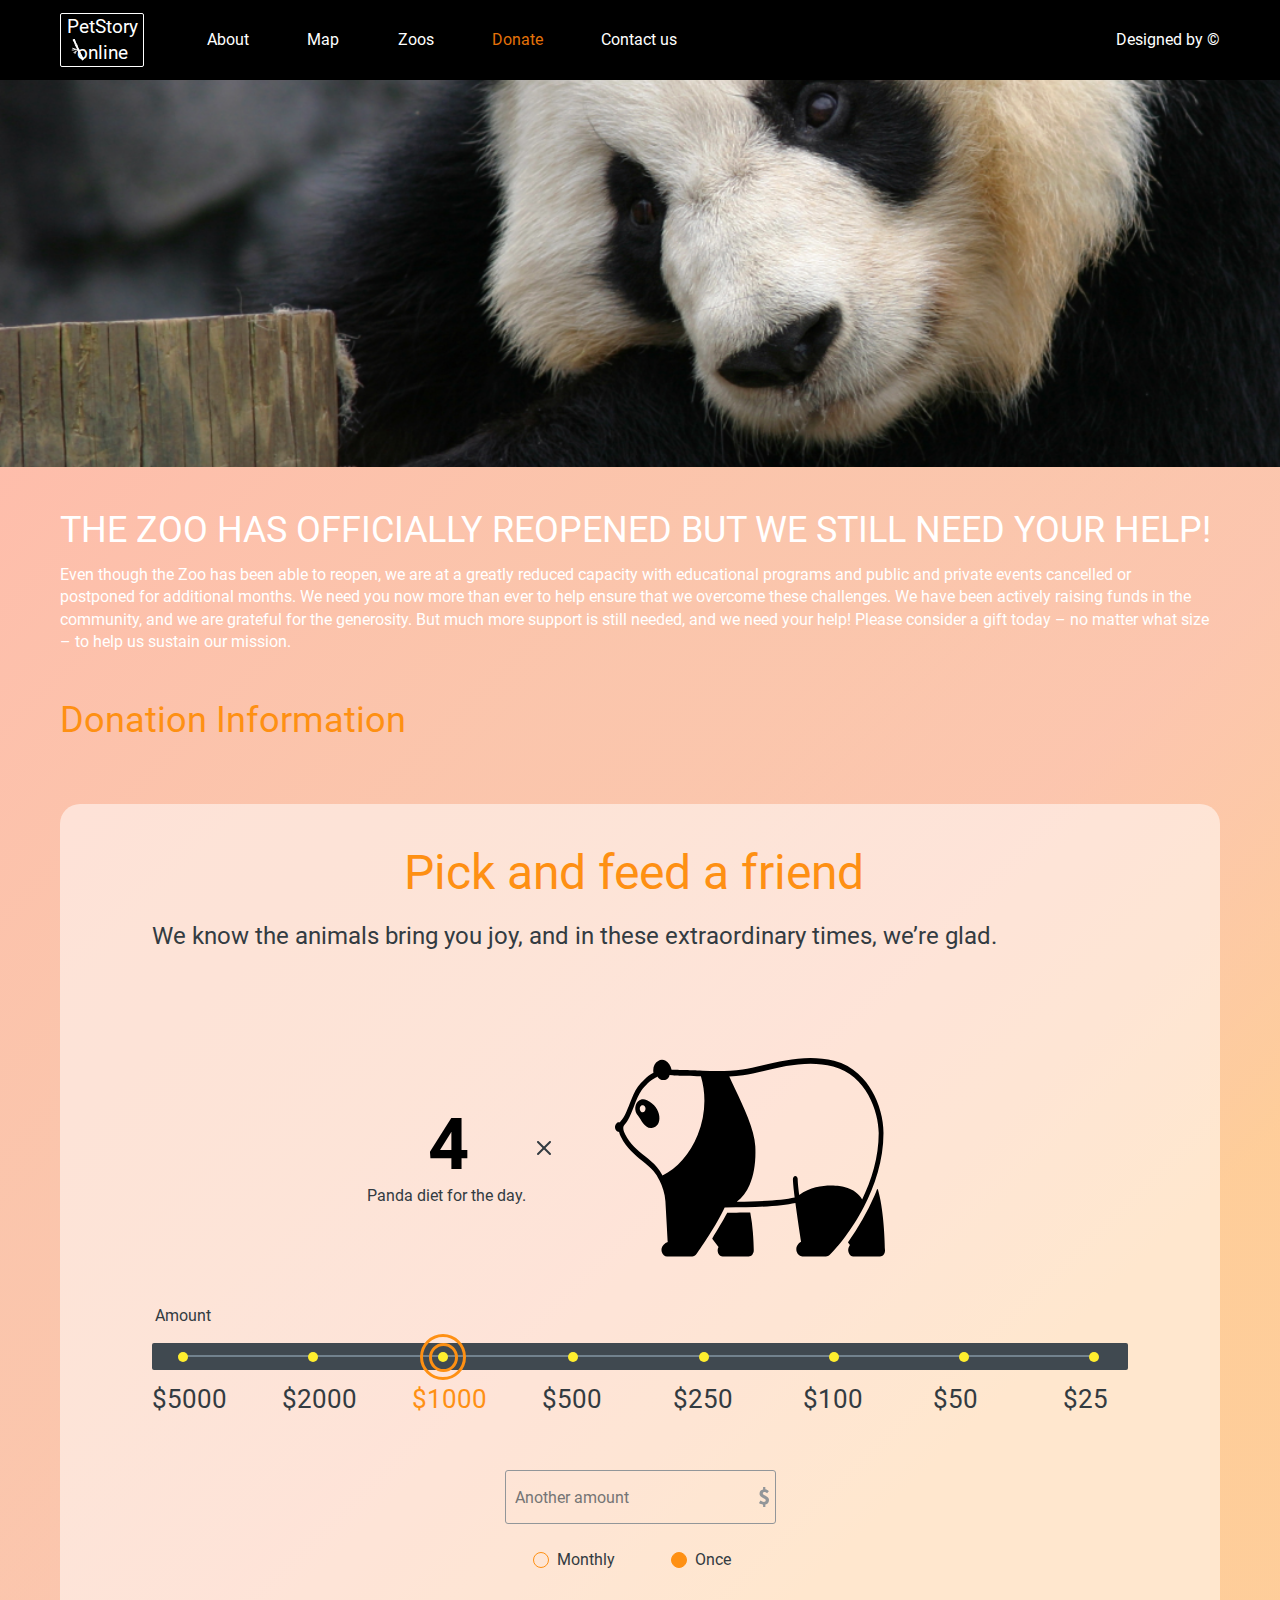
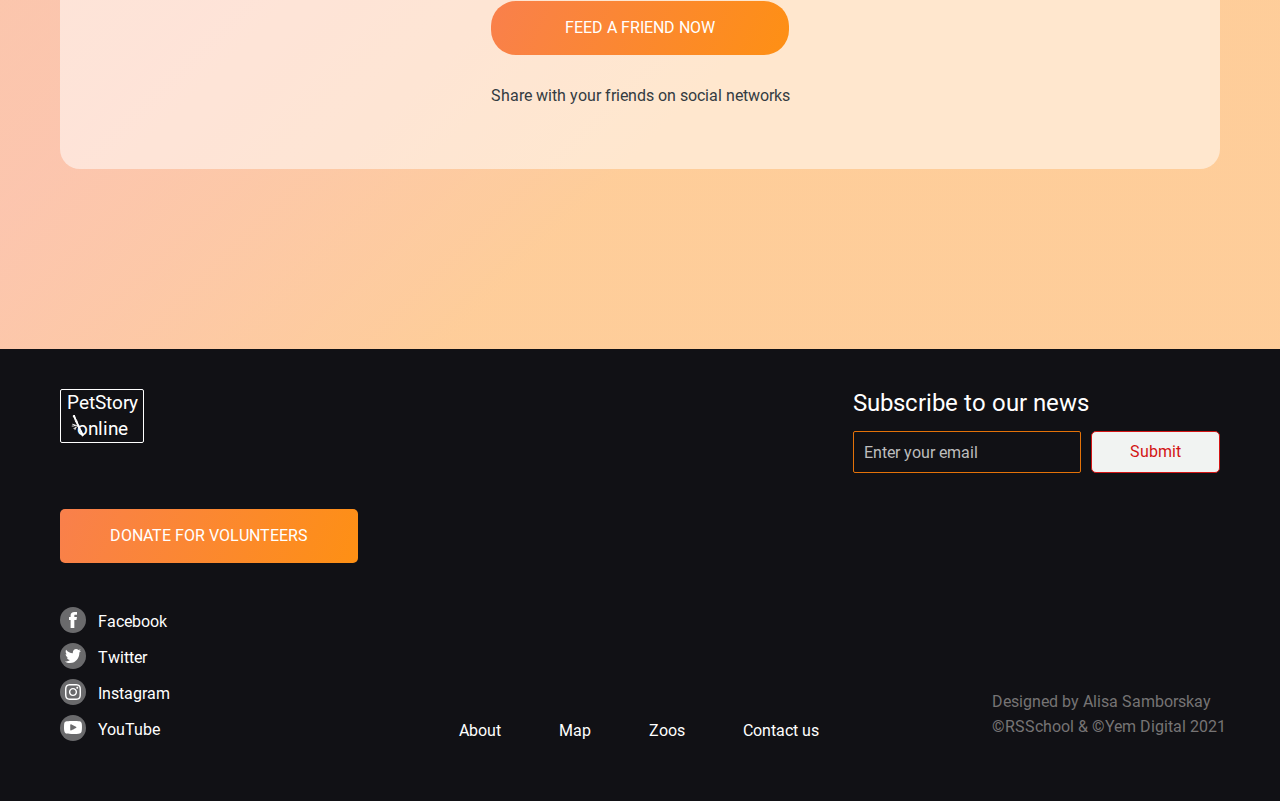
==== online-zoo/pages/donate/index.html @ 67e4c5c0 "feat: complete donate sec-2" ====
<!DOCTYPE html>
 
<html lang="en">
<head>
  <meta charset="utf-8">
  <title>Donate</title> 
  <link rel="stylesheet" href="normalize.css">
  <link rel="stylesheet" href="style.css">
</head>
 
<body>
	<header class="header">
		<div class="header__container">
			<h1 class="header__h1">PetStory online</h1>
			<div class="header__logo">
				<a class='logo' href="../main/index.html">PetStory<br><div class="logo__positioner"><img class="logo__positioned" src="../../assets/icons/logo/bamboo.svg">online</div></a>
			</div>
			<div class="header__wrapper">
				<div class="header__burger-menu">
					<div class="header__logo--burger">
						<a class='logo' href="../main/index.html">PetStory<br><div class="logo__positioner"><img class="logo__positioned" src="../../assets/icons/logo/bamboo.svg">online</div></a>
					</div>
					<nav class="header__nav nav">
						<ul class="nav__list">
							<li class="nav__elem"><a class="nav__link"  href="../main/index.html">About</a></li>
							<li class="nav__elem"><a class="nav__link" href="#">Map</a></li>
							<li class="nav__elem"><a class="nav__link" href="#">Zoos</a></li>
							<li class="nav__elem"><a class="nav__link nav__link--active">Donate</a></li>
							<li class="nav__elem"><a class="nav__link" href="#">Contact us</a></li>
						</ul>
					</nav>
				</div>
				<div class="header__copyright">
					<a class="header__copyright-link" href="https://www.figma.com/file/jfEFwkXVj1WRq7sUHDr8os/PetStory-online">Designed by &#169;</a>
				</div>
			</div>
		</div>
	</header>
	<section class="donate-section-1">
	</section>
	<section class="donate-section-2">
		<div class="donate-section-2__container">
			<div class="donate-pickNfeed">
				<h2 class="donate-pickNfeed__h-1">THE ZOO HAS OFFICIALLY REOPENED BUT WE STILL NEED YOUR HELP!</h2>
				<p class="donate-pickNfeed__p-1">Even though the Zoo has been able to reopen, we are at a greatly reduced capacity with educational programs and public and private events cancelled or <br> postponed for additional months. We need you now more than ever to help ensure that we overcome these challenges. We have been actively raising funds in the community, and we are grateful for the generosity.  But much more support is still needed, and we need your help! Please consider a gift today – no matter what size – to help us sustain our mission.</p>
			</div>
			<h2 class="donate-pickNfeed__h-2">Donation Information</h2>
			<div class="donate-pickNfeed__donation-block donation-block">
				<div class="donation-block__container">
					<h2 class="donation-block__h-1">Pick and feed a friend </h2>
					<p class="donation-block__p-1">We know the animals bring you joy, and in these extraordinary times, we’re glad.</p>
					<div class="donation-block__demo">
						<div class="donation-block__demo-block1">
							<div class="donation-block__demo-number">4</div>
							<img class="donation-block__demo-X" src="../../assets/icons/animals/x_icon.svg">
							<div class="donation-block__demo-caption">Panda diet for the day.</div>
						</div>
						<div class="donation-block__demo-block2 donation-block__demo-block2--panda"></div>
					</div>
					<div class="donation-block__p-2">Amount</div>
					<form class="donation-block__form" action="" method="post">
						<div class="donation-block__form-amount-line">
							<div class="donation-block__form-amount-line-internal">

								<label class="donation-block__checkbox-label">
									<input class="donation-block__checkbox" type="radio" name="amount" value="5000">
									<span class="donation-block__checkmark"></span><br>
									<span class="donation-block__label-text">$5000</span>
								</label>
								
								<label class="donation-block__checkbox-label">
									<input class="donation-block__checkbox" type="radio" name="amount" value="2000">
									<span class="donation-block__checkmark"></span><br>
									<span class="donation-block__label-text">$2000</span>
								</label>
								
								<label class="donation-block__checkbox-label">
									<input class="donation-block__checkbox" checked="checked" type="radio" name="amount" value="1000">
									<span class="donation-block__checkmark"></span><br>
									<span class="donation-block__label-text">$1000</span>
								</label>
								
								<label class="donation-block__checkbox-label">
									<input class="donation-block__checkbox" type="radio" name="amount" value="500">
									<span class="donation-block__checkmark"></span><br>
									<span class="donation-block__label-text">$500</span>
								</label>
								
								<label class="donation-block__checkbox-label">
									<input class="donation-block__checkbox" type="radio" name="amount" value="250">
									<span class="donation-block__checkmark"></span><br>
									<span class="donation-block__label-text">$250</span>
								</label>
								
								<label class="donation-block__checkbox-label">
									<input class="donation-block__checkbox" type="radio" name="amount" value="100">
									<span class="donation-block__checkmark"></span><br>
									<span class="donation-block__label-text">$100</span>
								</label>
								
								<label class="donation-block__checkbox-label">
									<input class="donation-block__checkbox" type="radio" name="amount" value="50">
									<span class="donation-block__checkmark"></span><br>
									<span class="donation-block__label-text">$50</span>
								</label>

								<label class="donation-block__checkbox-label">
									<input class="donation-block__checkbox" type="radio" name="amount" value="25">
									<span class="donation-block__checkmark"></span><br>
									<span class="donation-block__label-text">$25</span>
								</label>								
							</div>

						</div>
							
						</div>
						<input class="donation-block__number" placeholder="Another amount" type="number" min="0" max="9999">
						
						<fieldset class="donation-block__radios">
							<label class="donation-block__monthly-label">
								<input class="donation-block__monthly-input" type="radio" name="monthly-or-one" value="monthly">
								<span class="donation-block__monthly-checkmark"></span>
								Monthly
							</label>
							<label class="donation-block__once-label">
								<input class="donation-block__once-input" checked="checked" type="radio" name="monthly-or-one" name="times" value="once">
								<span class="donation-block__once-checkmark"></span>
								Once
							</label>
						</fieldset>
						<button class="donation-block__submit round-btn" type="submit">Feed a friend now</button>
					</form>
					<p class="donation-block__p-3">Share with your friends on social networks </p>
				</div>
			</div>
		</div>
	</section>

	<footer class="footer">
		<div class="footer__container">
			<div class="footer__logo">
				<a class='logo' href="../main/index.html">PetStory<br><div class="logo__positioner"><img class="logo__positioned" src="../../assets/icons/logo/bamboo.svg">online</div></a>
			</div>
			<a class="footer__btn sqr-btn" href="../donate/index.html">donate for volunteers</a>
			<div class="footer__socials">
				<a class="footer__socials-item" href="https://www.facebook.com"><svg width="26" height="26" viewBox="0 0 26 26" fill="none" xmlns="http://www.w3.org/2000/svg">
<circle cx="13" cy="13" r="13" fill="#C4C4C4" fill-opacity="0.5"/>
<path fill-rule="evenodd" clip-rule="evenodd" d="M17 7.75008H15.4C14.2983 7.75008 14.3334 8.14316 14.3334 8.8619V9.99991H17L16.4666 13H14.3334V21H10.6V13H9V9.99991H10.6V8.58692C10.6 6.33782 11.7974 5 14.6268 5H17V7.75008Z" fill="white"/>
</svg><span>Facebook</span></a>
				<a class="footer__socials-item" href="https://twitter.com"><svg width="26" height="26" viewBox="0 0 26 26" fill="none" xmlns="http://www.w3.org/2000/svg">
<circle cx="13" cy="13" r="13" fill="#C4C4C4" fill-opacity="0.5"/>
<path fill-rule="evenodd" clip-rule="evenodd" d="M21 7.65713C20.4114 7.93821 19.7787 8.12837 19.1147 8.21377C19.7923 7.77623 20.313 7.08372 20.5579 6.25827C19.9237 6.6633 19.2211 6.95752 18.4734 7.11604C17.8747 6.42906 17.0216 6 16.0774 6C14.2646 6 12.7949 7.58227 12.7949 9.53414C12.7949 9.81108 12.8238 10.0809 12.8798 10.3397C10.1517 10.1923 7.73296 8.7851 6.11392 6.6467C5.83136 7.16877 5.66944 7.77589 5.66944 8.42363C5.66944 9.64979 6.24896 10.7316 7.12976 11.3655C6.59168 11.347 6.08544 11.1882 5.64304 10.9235C5.64272 10.938 5.64272 10.9529 5.64272 10.9677C5.64272 12.6802 6.77424 14.1086 8.27584 14.4334C8.00048 14.5142 7.7104 14.5576 7.41104 14.5576C7.19952 14.5576 6.99392 14.5353 6.79344 14.4939C7.2112 15.898 8.42336 16.92 9.85984 16.9485C8.73648 17.8964 7.32096 18.4615 5.78304 18.4615C5.51808 18.4615 5.2568 18.4447 5 18.412C6.45264 19.4148 8.17824 20 10.0318 20C16.0698 20 19.3715 14.6144 19.3715 9.94401C19.3715 9.79068 19.3683 9.63821 19.3621 9.4866C20.0035 8.98839 20.56 8.36589 21 7.65713" fill="white"/>
</svg><span>Twitter</span></a>
				<a class="footer__socials-item" href="https://www.instagram.com"><svg width="26" height="26" viewBox="0 0 26 26" fill="none" xmlns="http://www.w3.org/2000/svg">
<circle cx="13" cy="13" r="13" fill="#C4C4C4" fill-opacity="0.5"/>
<path fill-rule="evenodd" clip-rule="evenodd" d="M9.70172 5.04829C8.8501 5.087 8.26863 5.22215 7.75974 5.42002C7.23357 5.62431 6.78768 5.89803 6.34294 6.34276C5.89791 6.78749 5.62447 7.23351 5.42017 7.75967C5.2223 8.26869 5.08701 8.85014 5.04829 9.7016C5.00929 10.5549 5 10.8272 5 13C5 15.1728 5.00929 15.4449 5.04829 16.2984C5.08701 17.1499 5.2223 17.7313 5.42017 18.24C5.62447 18.7662 5.89791 19.2125 6.34294 19.6571C6.78768 20.102 7.23357 20.3754 7.75974 20.58C8.26863 20.7779 8.8501 20.913 9.70172 20.9517C10.5551 20.9907 10.8274 21 13.0001 21C15.1729 21 15.4452 20.9907 16.2986 20.9517C17.15 20.913 17.7315 20.7779 18.2407 20.58C18.7664 20.3754 19.2127 20.102 19.6575 19.6571C20.1022 19.2125 20.3755 18.7662 20.5801 18.24C20.7778 17.7313 20.9133 17.1499 20.952 16.2984C20.991 15.4449 21 15.1728 21 13C21 10.8272 20.991 10.5549 20.952 9.7016C20.9133 8.85014 20.7778 8.26869 20.5801 7.75967C20.3755 7.23351 20.1022 6.78749 19.6575 6.34276C19.2127 5.89803 18.7664 5.62431 18.2407 5.42002C17.7315 5.22215 17.15 5.087 16.2986 5.04829C15.4452 5.00943 15.1729 5 13.0001 5C10.8274 5 10.5551 5.00943 9.70172 5.04829ZM9.76747 19.5116C8.98742 19.4761 8.56382 19.3461 8.28209 19.2364C7.9085 19.091 7.6422 18.9177 7.36218 18.6378C7.08216 18.358 6.90886 18.0915 6.76357 17.7181C6.65399 17.4362 6.52384 17.0126 6.48812 16.2326C6.44969 15.389 6.44141 15.1359 6.44141 12.9999C6.44141 10.8637 6.44969 10.6108 6.48812 9.76709C6.52384 8.9872 6.65399 8.56362 6.76357 8.28175C6.90886 7.90831 7.08216 7.64173 7.36218 7.36186C7.6422 7.08199 7.9085 6.90841 8.28209 6.76355C8.56382 6.65398 8.98742 6.52369 9.76747 6.48797C10.611 6.44954 10.8641 6.4414 13.0001 6.4414C15.1361 6.4414 15.3891 6.44954 16.233 6.48797C17.0128 6.52369 17.4364 6.65398 17.7184 6.76355C18.0918 6.90841 18.3583 7.08199 18.6382 7.36186C18.9182 7.64173 19.0913 7.90831 19.2366 8.28175C19.3462 8.56362 19.4765 8.9872 19.5122 9.76709C19.5507 10.6108 19.5585 10.8637 19.5585 12.9999C19.5585 15.1359 19.5507 15.389 19.5122 16.2326C19.4765 17.0126 19.3462 17.4362 19.2366 17.7181C19.0913 18.0915 18.9182 18.358 18.6382 18.6378C18.3583 18.9177 18.0918 19.091 17.7184 19.2364C17.4364 19.3461 17.0128 19.4761 16.233 19.5116C15.3894 19.5503 15.1364 19.5583 13.0001 19.5583C10.8641 19.5583 10.611 19.5503 9.76747 19.5116ZM16.3105 8.72943C16.3105 9.25945 16.7403 9.68947 17.2706 9.68947C17.8008 9.68947 18.2305 9.25945 18.2305 8.72943C18.2305 8.19913 17.8008 7.76954 17.2706 7.76954C16.7403 7.76954 16.3105 8.19913 16.3105 8.72943ZM8.8916 13.0002C8.8916 15.2691 10.731 17.1082 12.9999 17.1082C15.2689 17.1082 17.108 15.2691 17.108 13.0002C17.108 10.7312 15.2689 8.89203 12.9999 8.89203C10.731 8.89203 8.8916 10.7312 8.8916 13.0002ZM10.334 13.0001C10.334 11.5273 11.5278 10.3334 13.0006 10.3334C14.4734 10.3334 15.6673 11.5273 15.6673 13.0001C15.6673 14.473 14.4734 15.6668 13.0006 15.6668C11.5278 15.6668 10.334 14.473 10.334 13.0001Z" fill="white"/>
</svg><span>Instagram</span></a>
				<a class="footer__socials-item" href="https://www.youtube.com "><svg width="26" height="26" viewBox="0 0 26 26" fill="none" xmlns="http://www.w3.org/2000/svg">
<circle cx="13" cy="13" r="13" fill="#C4C4C4" fill-opacity="0.5"/>
<path fill-rule="evenodd" clip-rule="evenodd" d="M16.0062 11.7728L11.4938 9.51719C11.4938 9.51719 10.2404 8.94726 10.2404 10.0186V15.031C10.2404 15.031 10.2636 15.7955 11.4938 15.2815C12.3498 14.9237 16.0062 13.0258 16.0062 13.0258C16.0062 13.0258 16.9391 12.4282 16.0062 11.7728ZM21.5213 16.7852C20.9624 18.3749 19.7669 18.5797 18.7637 18.7901C17.2852 19.1002 7.77237 19.0612 6.22922 18.5394C5.26706 18.2141 4.67503 18.0741 4.22386 15.7827C3.93499 14.3165 3.91592 10.003 4.22386 8.51494C4.52204 7.07408 5.27096 6.39753 6.73067 6.25928C10.6515 5.88785 17.205 5.94029 19.265 6.25928C21.1748 6.55486 21.5739 7.69385 21.772 8.76545C22.0927 10.5004 22.1304 15.0524 21.5213 16.7852Z" fill="white"/>
</svg><span>YouTube</span></a>
			</div>
			<nav class="footer__nav">
				<ul class="footer__nav-list">
					<li class="footer__nav-elem"><a class="footer__nav-link" href="../main/index.html">About</a></li>
					<li class="footer__nav-elem"><a class="footer__nav-link" href="#">Map</a></li>
					<li class="footer__nav-elem"><a class="footer__nav-link" href="#">Zoos</a></li>
					<li class="footer__nav-elem"><a class="footer__nav-link" href="#">Contact us</a></li>
				</ul>
			</nav>
			<a class="footer__link" href="https://www.figma.com/file/jfEFwkXVj1WRq7sUHDr8os/PetStory-online">
				<div class="footer__link-line1">Designed by Alisa Samborskay</div>
				<div class="footer__link-lline2">&#169;RSSchool & &#169;Yem Digital 2021</div>
				</a>
			<form class="footer__subscription" action="" method="post">
				<div class="footer__subscription-text">Subscribe to our news</div>
				<input class="footer__subscription-email" placeholder="Enter your email" type="email" size="30" required>
				<button class="footer__subscription-submit" type="submit">Submit</button>
			</form>
		</div>
	</footer>

  <script src="script.js"></script>
</body>
</html>
---- online-zoo/pages/donate/style.css ----
@font-face {
  font-family: "Roboto";
  font-style: normal;
  font-weight: 700;
  src: local("Roboto"), url("../../assets/fonts/Roboto-Bold.ttf") format("truetype");
}
@font-face {
  font-family: "Roboto";
  font-style: normal;
  font-weight: 400;
  src: local("Roboto"), url("../../assets/fonts/Roboto-Regular.ttf") format("truetype");
}
body {
  font-family: "Roboto", "Arial", sans-serif;
  font-weight: 400;
  font-size: 16px;
  line-height: 140%;
}

img {
  display: block;
  width: 100%;
  height: auto;
}

.header__h1 {
  position: absolute;
  width: 1px;
  height: 1px;
  margin: -1px;
  padding: 0;
  overflow: hidden;
  border: 0;
  clip: rect(0 0 0 0);
}

.header {
  position: absolute;
  z-index: 1;
  display: flex;
  flex-direction: column;
  justify-content: center;
  height: 80px;
  width: 100%;
  background: #000;
}
.header__logo--burger {
  display: none;
}
.header__burger-menu {
  display: flex;
  flex-direction: row;
}
.header__container {
  display: flex;
  flex-direction: row;
  width: 1160px;
  margin-left: auto;
  margin-right: auto;
}
.header__wrapper {
  flex-grow: 1;
  display: flex;
  flex-direction: row;
  justify-content: space-between;
}
.header__logo {
  margin-right: 63px;
}
.header__nav {
  width: 470px;
}
.header__copyright {
  align-self: center;
}
.header__copyright-link {
  color: white;
  text-decoration: none;
}
.header__copyright-link:hover {
  color: #E47209;
}

.logo {
  display: block;
  width: 82px;
  height: 52px;
  color: white;
  font-size: 19px;
  line-height: 140%;
  text-align: center;
  text-decoration: none;
  border: 1px solid white;
  border-radius: 2px;
}
.logo__positioner {
  position: relative;
}
.logo__positioned {
  height: 30px;
  width: auto;
  position: absolute;
  left: 10px;
  top: -2.5px;
  height: 23px;
}

.nav__list {
  padding-left: 0;
  list-style: none;
  display: flex;
  flex-direction: row;
  justify-content: space-between;
}
.nav__link {
  text-decoration: none;
  color: white;
}
.nav__link--active {
  color: #E47209;
}
.nav__link:hover {
  color: #E47209;
}

.donate-section-1 {
  padding-top: 80px;
  height: 387px;
  background-image: url("../../assets/images/donate/panda_bg.png");
  background-repeat: no-repeat;
  background-size: cover;
}

.donate-section-2 {
  background: linear-gradient(315.75deg, rgba(254, 210, 144, 0.7) 30.06%, #FEBDAB 100.95%, rgba(254, 210, 144, 0.7) 106.36%), linear-gradient(315.75deg, rgba(254, 189, 171, 0.74) 30.06%, rgba(243, 169, 248, 0.66) 50.74%, #E0D8F0 80.49%, #EAF7FE 127.9%, #EAF7FE 149.54%), linear-gradient(315.75deg, rgba(254, 189, 171, 0.74) 30.06%, rgba(243, 169, 248, 0.66) 50.74%, #E0D8F0 80.49%, #EAF7FE 127.9%, #EAF7FE 149.54%);
}
.donate-section-2__container {
  width: 1160px;
  margin-left: auto;
  margin-right: auto;
  padding-bottom: 180px;
}

.donate-pickNfeed {
  padding-top: 40px;
}
.donate-pickNfeed__h-1 {
  margin-top: 0;
  margin-bottom: 10px;
  font-size: 36px;
  line-height: 130%;
  font-weight: 400;
  color: white;
}
.donate-pickNfeed__p-1 {
  margin-top: 0;
  margin-bottom: 44px;
  color: white;
  font-size: 16px;
  line-height: 140%;
}
.donate-pickNfeed__h-2 {
  margin-top: 0;
  margin-bottom: 60px;
  font-weight: 400;
  font-size: 36px;
  line-height: 130%;
  color: #FE9013;
}
.donate-pickNfeed__form-amount-line {
  position: relative;
  height: 27px;
  background: #404950;
  background: white;
  border-radius: 2px;
}
.donate-pickNfeed__form-amount-line-internal {
  position: absolute;
  top: 12px;
  left: 26px;
  height: 2px;
  width: 93.75%;
  background: #72828E;
}

.donation-block {
  padding-top: 40px;
  padding-bottom: 61px;
  color: #333B41;
  background: rgba(255, 255, 255, 0.52);
  border-radius: 20px;
}
.donation-block__container {
  width: 976px;
  margin: 0 auto;
}
.donation-block__h-1 {
  margin-top: 0;
  margin-bottom: 20px;
  color: #FE9013;
  font-weight: 400;
  font-size: 48px;
  line-height: 120%;
  text-align: center;
}
.donation-block__p-1 {
  margin-top: 0;
  margin-bottom: 60px;
  font-size: 24px;
  line-height: 120%;
}
.donation-block__demo {
  margin-left: 215px;
  display: flex;
}
.donation-block__demo-block1 {
  position: relative;
  padding-top: 105px;
  width: 184px;
  height: 91px;
}
.donation-block__demo-number {
  display: block;
  width: 82px;
  height: 58px;
  margin-left: 40px;
  margin-bottom: 11px;
  font-size: 72px;
  font-weight: 700;
  line-height: 80%;
  text-align: center;
  text-transform: uppercase;
  color: black;
}
.donation-block__demo-X {
  position: absolute;
  right: 0;
  top: 130px;
  width: 14px;
  height: 14px;
}
.donation-block__demo-block2 {
  margin-left: 64px;
  width: 284px;
  height: 246px;
}
.donation-block__demo-block2--panda {
  background-image: url("../../assets/icons/animals/panda_widget1.svg");
  background-repeat: no-repeat;
}
.donation-block__p-2 {
  margin-top: 48px;
  margin-bottom: 16px;
  padding-left: 3px;
}
.donation-block__form-amount-line {
  position: relative;
  height: 27px;
  margin-bottom: 100px;
  background: #404950;
  border-radius: 2px;
}
.donation-block__form-amount-line-internal {
  display: flex;
  justify-content: space-between;
  position: absolute;
  top: 12px;
  left: 26px;
  height: 2px;
  width: 93.75%;
  background: #72828E;
}
.donation-block__checkbox-label {
  display: block;
  position: relative;
  left: -26px;
  top: -20px;
  height: 40px;
  width: 4px;
  cursor: pointer;
  font-size: 26px;
  line-height: 140%;
  text-transform: uppercase;
  -webkit-user-select: none;
  -moz-user-select: none;
  user-select: none;
}
.donation-block__label-text {
  position: relative;
  top: 10px;
}
.donation-block__label-text:before {
  content: "";
  position: absolute;
  top: -50px;
  left: 0;
  display: block;
  height: 75px;
  width: 73px;
}
.donation-block__checkbox {
  position: absolute;
  opacity: 0;
  cursor: pointer;
}
.donation-block__checkmark {
  position: absolute;
  top: 17px;
  left: 26px;
  width: 10px;
  height: 10px;
  background-color: #FFEE2E;
  border-radius: 50%;
}
.donation-block__checkmark:after {
  content: "";
  position: absolute;
  display: none;
  width: 22.95px;
  height: 22.95px;
}
.donation-block__checkmark:before {
  content: "";
  position: absolute;
  display: none;
  width: 40px;
  height: 40px;
  top: -18px;
  left: -18px;
}
.donation-block__checkbox-label .donation-block__checkbox:checked ~ .donation-block__checkmark:after, .donation-block__checkbox-label .donation-block__checkbox:checked ~ .donation-block__checkmark:before {
  display: block;
}
.donation-block__checkbox-label .donation-block__checkbox:checked ~ .donation-block__label-text {
  color: #FE9013;
}
.donation-block__checkbox-label .donation-block__checkmark:after {
  top: -9px;
  left: -9px;
  border-radius: 50%;
  border: 3px solid #FE9013;
}
.donation-block__checkbox-label .donation-block__checkmark:before {
  border-radius: 50%;
  border: 3px solid #FE9013;
}
.donation-block__number {
  display: block;
  width: 258px;
  height: 50px;
  padding-left: 9px;
  margin-left: auto;
  margin-right: auto;
  margin-bottom: 25px;
  font-size: 16px;
  line-height: 140%;
  color: #333B41;
  border: 1px solid #929699;
  border-radius: 3px;
  background: transparent;
  background-image: url("../../assets/icons/pick&feed/$gray.svg");
  background-repeat: no-repeat;
  background-size: 10px 20px;
  background-position: calc(100% - 6px) 50%;
  outline: none;
  -moz-appearance: textfield;
}
.donation-block__number:focus {
  border-color: #4B9200;
  background-image: url("../../assets/icons/pick&feed/$green.svg");
}
.donation-block__number:focus::-moz-placeholder {
  color: #4B9200;
}
.donation-block__number:focus::placeholder {
  color: #4B9200;
}
.donation-block__number:invalid {
  border-color: #D31414;
  background-image: url("../../assets/icons/pick&feed/$red.svg");
}
.donation-block__number:invalid::-moz-placeholder {
  color: #D31414;
}
.donation-block__number:invalid::placeholder {
  color: #D31414;
}
.donation-block__number::-webkit-outer-spin-button, .donation-block__number::-webkit-inner-spin-button {
  -webkit-appearance: none;
  margin: 0;
}
.donation-block__radios {
  font-size: 16px;
  line-height: 140%;
  width: 218px;
  padding: 0;
  margin-top: 0;
  margin-left: auto;
  margin-right: auto;
  margin-bottom: 30px;
  border: none;
}
.donation-block__monthly-label {
  margin-right: 50px;
}
.donation-block__monthly-label, .donation-block__once-label {
  position: relative;
  padding-left: 26px;
  cursor: pointer;
  -webkit-user-select: none;
  -moz-user-select: none;
  user-select: none;
}
.donation-block__once-input, .donation-block__monthly-input {
  position: absolute;
  opacity: 0;
  cursor: pointer;
}
.donation-block__monthly-checkmark, .donation-block__once-checkmark {
  position: absolute;
  top: 2px;
  left: 2px;
  width: 14px;
  height: 14px;
  border: 1px solid #FE9013;
  border-radius: 50%;
}
.donation-block__once-input:checked ~ .donation-block__once-checkmark {
  background-color: #FE9013;
}
.donation-block__monthly-input:checked ~ .donation-block__monthly-checkmark {
  background-color: #FE9013;
}
.donation-block__submit {
  margin-left: auto;
  margin-right: auto;
  margin-bottom: 30px;
}
.donation-block__p-3 {
  margin-top: 0;
  margin-bottom: 0;
  text-align: center;
}

.round-btn {
  display: block;
  box-sizing: border-box;
  width: 298px;
  height: 54px;
  padding-top: 16px;
  padding-bottom: 16px;
  background: linear-gradient(113.96deg, #F9804B 1.49%, #FE9013 101.44%);
  border-radius: 25px;
  border: none;
  font-weight: 500;
  font-size: 16px;
  line-height: 140%;
  text-align: center;
  text-transform: uppercase;
  text-decoration: none;
  color: #FFFFFF;
}
.round-btn:hover {
  background: #E47209;
}
.round-btn:active {
  background: #4B9200;
}
.round-btn--disabled {
  pointer-events: none;
  cursor: default;
  background: #767474;
}

.sqr-btn {
  display: block;
  box-sizing: border-box;
  width: 298px;
  height: 54px;
  padding-top: 16px;
  padding-bottom: 16px;
  background: linear-gradient(113.96deg, #F9804B 1.49%, #FE9013 101.44%);
  border-radius: 5px;
  font-weight: 500;
  font-size: 16px;
  line-height: 140%;
  text-align: center;
  text-transform: uppercase;
  text-decoration: none;
  color: #FFFFFF;
}
.sqr-btn:hover {
  background: #E47209;
}
.sqr-btn:active {
  background: #4B9200;
}
.sqr-btn--disabled {
  pointer-events: none;
  cursor: default;
  background: #767474;
}

.footer {
  background-color: #111115;
  padding-top: 40px;
  padding-bottom: 50px;
  color: white;
}
.footer__container {
  width: 1160px;
  margin-left: auto;
  margin-right: auto;
  display: grid;
  grid-template-columns: 399px 394px 1fr;
  grid-template-rows: 120px 98px 1fr;
}
.footer__btn {
  grid-column-start: 1;
  grid-column-end: 2;
  grid-row-start: 2;
  grid-row-end: 3;
}
.footer__nav {
  margin-top: auto;
  grid-column-start: 2;
  grid-column-end: 3;
  grid-row-start: 3;
  grid-row-end: 4;
}
.footer__nav-list {
  padding-left: 0;
  list-style: none;
  margin: 0;
  margin-bottom: 8px;
  display: flex;
  flex-direction: row;
  justify-content: start;
}
.footer__nav-elem {
  margin-right: 58px;
  white-space: nowrap;
}
.footer__nav-link {
  text-decoration: none;
  color: white;
}
.footer__nav-link--active {
  color: #E47209;
}
.footer__nav-link:hover {
  color: #E47209;
}
.footer__socials {
  width: 112px;
  grid-column-start: 1;
  grid-column-end: 2;
  grid-row-start: 3;
  grid-row-end: 4;
}
.footer__socials-item {
  display: block;
  position: relative;
  height: 26px;
  margin-bottom: 10px;
  color: white;
  font-size: 16px;
  line-height: 140%;
}
.footer__socials-item svg {
  margin-right: 12px;
}
.footer__socials-item span {
  position: absolute;
  top: 4px;
  vertical-align: text-top;
}
.footer__socials-item:hover {
  color: #4B9200;
}
.footer__socials-item:hover svg circle {
  fill: #4B9200;
}
.footer__link {
  color: #767474;
  text-decoration: unset;
  white-space: nowrap;
  margin-bottom: 8px;
  display: block;
  margin-top: auto;
  margin-left: auto;
  width: 228px;
  height: 52px;
  grid-column-start: 3;
  grid-column-end: 4;
  grid-row-start: 3;
  grid-row-end: 4;
}
.footer__link-line1 {
  padding-bottom: 3px;
}
.footer__link:hover {
  color: #4B9200;
  text-decoration: underline;
  text-underline-position: under;
}
.footer__subscription {
  grid-column-start: 3;
  grid-column-end: 4;
  grid-row-start: 1;
  grid-row-end: 2;
  display: flex;
  flex-wrap: wrap;
  justify-content: space-between;
  align-items: flex-start;
  width: 367px;
  height: 85px;
}
.footer__subscription-text {
  display: inline-block;
  margin-bottom: 13px;
  font-size: 24px;
  line-height: 120%;
}
.footer__subscription-email {
  display: block;
  box-sizing: border-box;
  width: 228px;
  height: 42px;
  padding-left: 10px;
  color: #BDBDBD;
  background-color: inherit;
  border: 0.7px solid #E47209;
  border-radius: 2px;
}
.footer__subscription-email:focus {
  border-color: #4B9200;
  outline: none;
}
.footer__subscription-email::-moz-placeholder {
  font-size: 16px;
  line-height: 140%;
  color: #BDBDBD;
}
.footer__subscription-email::placeholder {
  font-size: 16px;
  line-height: 140%;
  color: #BDBDBD;
}
.footer__subscription-submit {
  display: block;
  height: 42px;
  width: 129px;
  background-color: #F1F3F2;
  color: black;
  font-size: 16px;
  line-height: 140%;
  border: 1px solid #333B41;
  border-radius: 5px;
}
.footer__subscription-submit:hover {
  border-color: #4B9200 !important;
  color: #4B9200 !important;
  cursor: pointer;
}
.footer__subscription-email:invalid ~ .footer__subscription-submit {
  border-color: #D31414;
  color: #D31414;
}
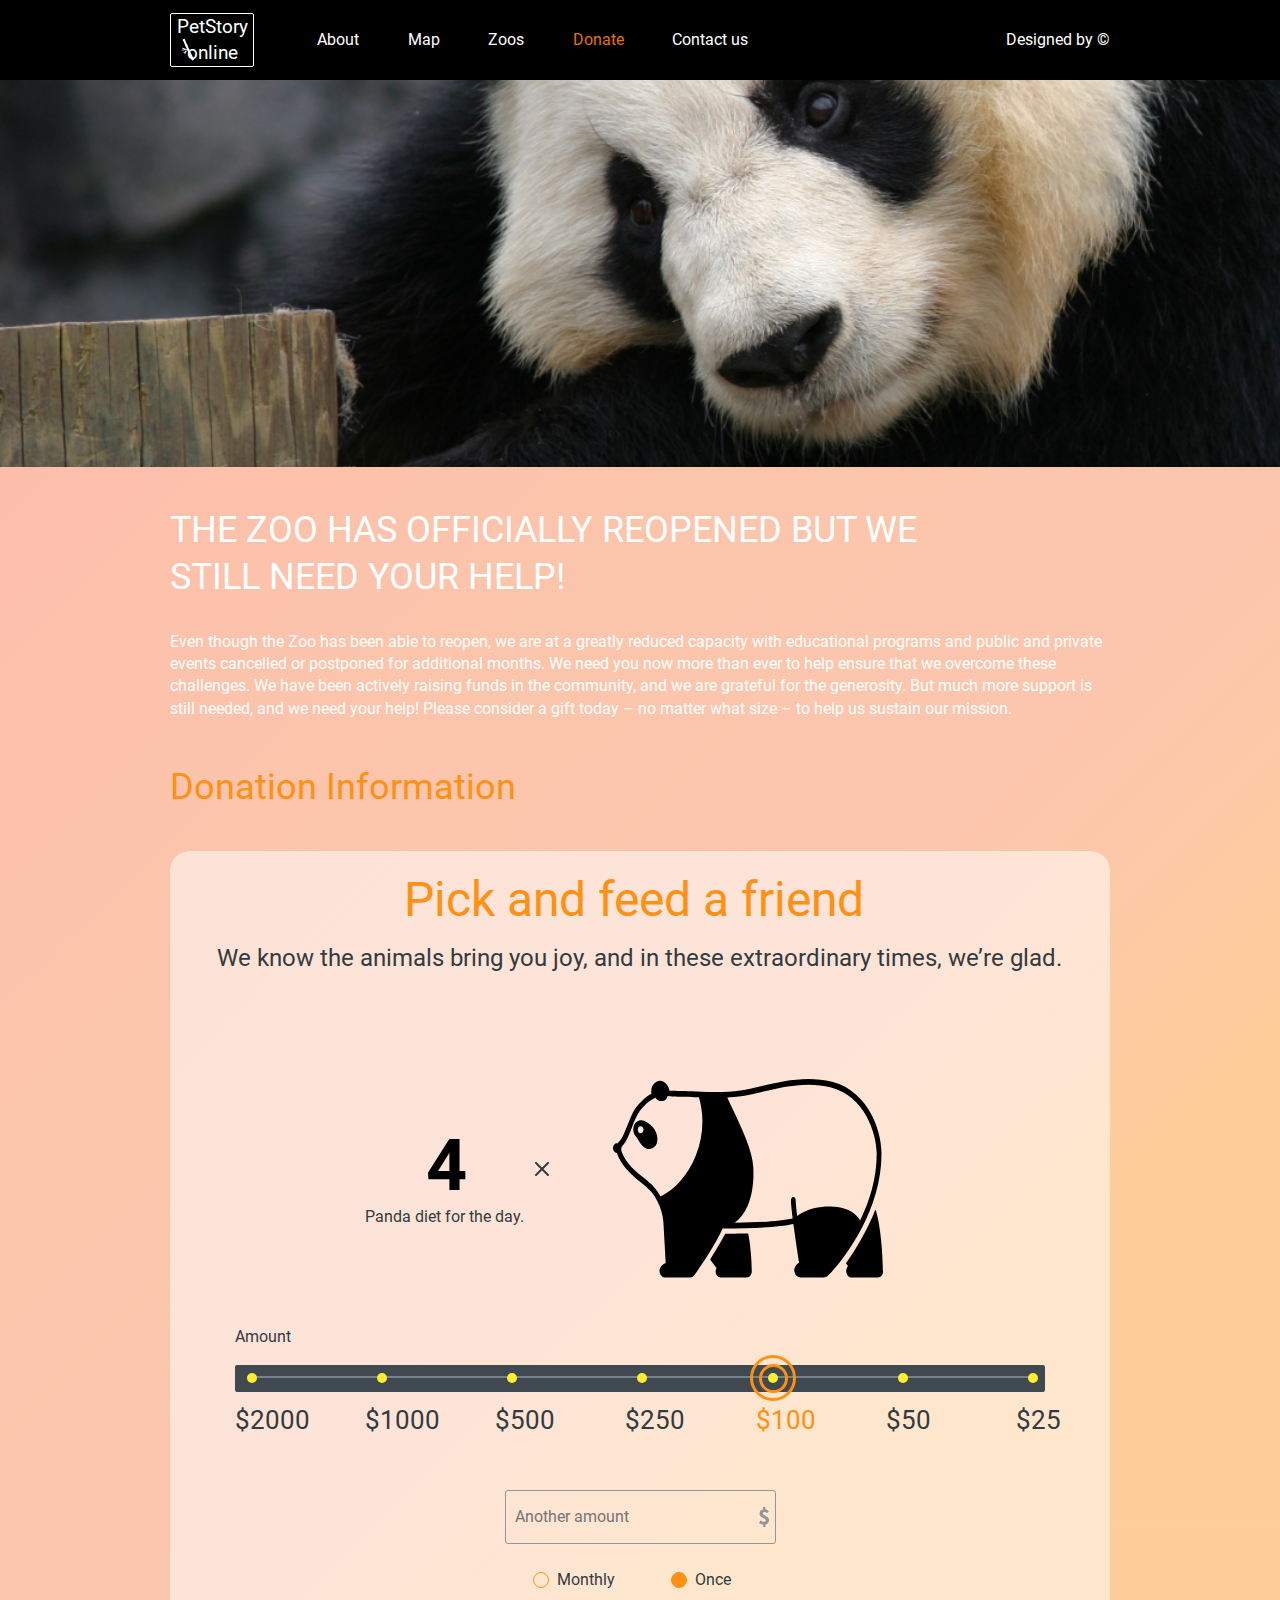
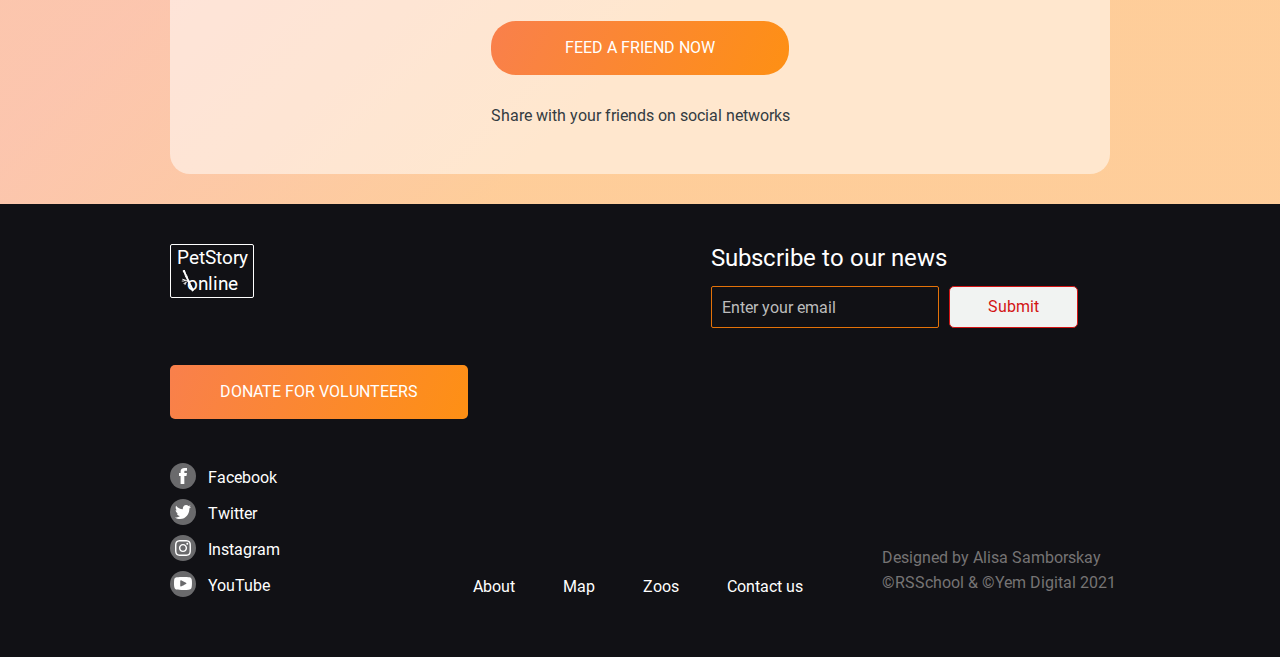
==== commit cfd13b1a: "feat: compete a small desk version of the donate page" ====
--- a/online-zoo/pages/donate/index.html
+++ b/online-zoo/pages/donate/index.html
@@ -18,21 +18,23 @@
 			<div class="header__wrapper">
 				<div class="header__burger-menu">
 					<div class="header__logo--burger">
-						<a class='logo' href="../main/index.html">PetStory<br><div class="logo__positioner"><img class="logo__positioned" src="../../assets/icons/logo/bamboo.svg">online</div></a>
+						<a class='logo' href="index.html">PetStory<br><div class="logo__positioner"><img class="logo__positioned" src="../../assets/icons/logo/bamboo.svg">online</div></a>
 					</div>
 					<nav class="header__nav nav">
 						<ul class="nav__list">
-							<li class="nav__elem"><a class="nav__link"  href="../main/index.html">About</a></li>
+							<li class="nav__elem"><a class="nav__link" href="../main/index.html">About</a></li>
 							<li class="nav__elem"><a class="nav__link" href="#">Map</a></li>
 							<li class="nav__elem"><a class="nav__link" href="#">Zoos</a></li>
 							<li class="nav__elem"><a class="nav__link nav__link--active">Donate</a></li>
 							<li class="nav__elem"><a class="nav__link" href="#">Contact us</a></li>
+							<li class="nav__elem nav__copyright"><a class="nav__link" href="https://www.figma.com/file/jfEFwkXVj1WRq7sUHDr8os/PetStory-online">Designed by &#169;</a></li>
 						</ul>
 					</nav>
 				</div>
 				<div class="header__copyright">
 					<a class="header__copyright-link" href="https://www.figma.com/file/jfEFwkXVj1WRq7sUHDr8os/PetStory-online">Designed by &#169;</a>
 				</div>
+				<button class="header__burger-btn-closed" type="button"><div class="header__burger-btn-img"></div></button>
 			</div>
 		</div>
 	</header>
@@ -62,7 +64,7 @@
 						<div class="donation-block__form-amount-line">
 							<div class="donation-block__form-amount-line-internal">
 
-								<label class="donation-block__checkbox-label">
+								<label class="donation-block__checkbox-label donation-block__5000">
 									<input class="donation-block__checkbox" type="radio" name="amount" value="5000">
 									<span class="donation-block__checkmark"></span><br>
 									<span class="donation-block__label-text">$5000</span>
@@ -75,7 +77,7 @@
 								</label>
 								
 								<label class="donation-block__checkbox-label">
-									<input class="donation-block__checkbox" checked="checked" type="radio" name="amount" value="1000">
+									<input class="donation-block__checkbox" type="radio" name="amount" value="1000">
 									<span class="donation-block__checkmark"></span><br>
 									<span class="donation-block__label-text">$1000</span>
 								</label>
@@ -93,7 +95,7 @@
 								</label>
 								
 								<label class="donation-block__checkbox-label">
-									<input class="donation-block__checkbox" type="radio" name="amount" value="100">
+									<input class="donation-block__checkbox" checked="checked"  type="radio" name="amount" value="100">
 									<span class="donation-block__checkmark"></span><br>
 									<span class="donation-block__label-text">$100</span>
 								</label>
@@ -139,7 +141,7 @@
 	<footer class="footer">
 		<div class="footer__container">
 			<div class="footer__logo">
-				<a class='logo' href="../main/index.html">PetStory<br><div class="logo__positioner"><img class="logo__positioned" src="../../assets/icons/logo/bamboo.svg">online</div></a>
+				<a class='logo2' href="index.html"><div class="logo2__petstory">PetStory </div><div class="logo2__positioner"><img class="logo2__positioned" src="../../assets/icons/logo/bamboo.svg">online</div></a>
 			</div>
 			<a class="footer__btn sqr-btn" href="../donate/index.html">donate for volunteers</a>
 			<div class="footer__socials">
--- a/online-zoo/pages/donate/style.css
+++ b/online-zoo/pages/donate/style.css
@@ -17,7 +17,8 @@
   line-height: 140%;
 }
 
-img {
+img,
+picture {
   display: block;
   width: 100%;
   height: auto;
@@ -80,7 +81,71 @@
 .header__copyright-link:hover {
   color: #E47209;
 }
-
+.header__burger-btn-closed {
+  display: none;
+}
+
+@media (max-width: 1599px) {
+  .header__container {
+    width: 940px;
+  }
+  .header__nav {
+    width: 431px;
+  }
+}
+@media (max-width: 999px) {
+  .header {
+    height: 34px;
+  }
+  .header__container {
+    width: 600px;
+  }
+  .header__burger-menu {
+    display: none;
+  }
+  .header__copyright {
+    display: none;
+  }
+  .header__burger-btn-closed {
+    display: block;
+    height: 10px;
+    padding: 0;
+    align-self: center;
+    margin-left: auto;
+    background: transparent;
+    cursor: pointer;
+    border: none;
+  }
+  .header__burger-btn-img {
+    display: block;
+    position: relative;
+    width: 18px;
+    height: 2px;
+    background: white;
+    border: none;
+    border-radius: 2px;
+  }
+  .header__burger-btn-img:before, .header__burger-btn-img:after {
+    content: "";
+    position: absolute;
+    left: 0;
+    width: 18px;
+    height: 2px;
+    border-radius: 2px;
+    background: white;
+  }
+  .header__burger-btn-img:before {
+    top: -4px;
+  }
+  .header__burger-btn-img:after {
+    top: 4px;
+  }
+}
+@media (max-width: 639px) {
+  .header__container {
+    width: 300px;
+  }
+}
 .logo {
   display: block;
   width: 82px;
@@ -97,7 +162,6 @@
   position: relative;
 }
 .logo__positioned {
-  height: 30px;
   width: auto;
   position: absolute;
   left: 10px;
@@ -105,6 +169,23 @@
   height: 23px;
 }
 
+@media (max-width: 999px) {
+  .logo {
+    width: auto;
+    height: 29.03px;
+    font-size: 12.2899px;
+    line-height: 140%;
+    border: none;
+  }
+  .logo__positioner {
+    line-height: 100%;
+  }
+  .logo__positioned {
+    height: 15px;
+    top: -5px;
+    left: 2.5px;
+  }
+}
 .nav__list {
   padding-left: 0;
   list-style: none;
@@ -122,6 +203,9 @@
 .nav__link:hover {
   color: #E47209;
 }
+.nav__copyright {
+  display: none;
+}
 
 .donate-section-1 {
   padding-top: 80px;
@@ -141,6 +225,12 @@
   padding-bottom: 180px;
 }
 
+@media (max-width: 1599px) {
+  .donate-section-2__container {
+    width: 940px;
+    padding-bottom: 30px;
+  }
+}
 .donate-pickNfeed {
   padding-top: 40px;
 }
@@ -183,6 +273,18 @@
   background: #72828E;
 }
 
+@media (max-width: 1599px) {
+  .donate-pickNfeed__h-1 {
+    width: 778px;
+    margin-bottom: 30px;
+  }
+  .donate-pickNfeed__p-1 br {
+    display: none;
+  }
+  .donate-pickNfeed__h-2 {
+    margin-bottom: 40px;
+  }
+}
 .donation-block {
   padding-top: 40px;
   padding-bottom: 61px;
@@ -442,6 +544,55 @@
   text-align: center;
 }
 
+@media (max-width: 1599px) {
+  .donation-block {
+    padding-top: 20px;
+    padding-bottom: 46px;
+  }
+  .donation-block__container {
+    width: auto;
+  }
+  .donation-block__h-1 {
+    margin-bottom: 15px;
+  }
+  .donation-block__p-1 {
+    margin-left: 47px;
+  }
+  .donation-block__demo {
+    margin-left: 195px;
+  }
+  .donation-block__p-2 {
+    margin-left: 65px;
+    padding-left: 0;
+  }
+  .donation-block__5000 {
+    position: absolute;
+    width: 1px;
+    height: 1px;
+    margin: -1px;
+    padding: 0;
+    overflow: hidden;
+    border: 0;
+    clip: rect(0 0 0 0);
+  }
+  .donation-block__form-amount-line {
+    width: 810px;
+    margin-left: auto;
+    margin-right: auto;
+    margin-bottom: 98px;
+  }
+  .donation-block__form-amount-line-internal {
+    width: 96.9%;
+    top: 11px;
+    left: 12px;
+  }
+  .donation-block__label-text {
+    padding-left: 14px;
+  }
+  .donation-block__radios {
+    margin-bottom: 30px;
+  }
+}
 .round-btn {
   display: block;
   box-sizing: border-box;
@@ -455,6 +606,7 @@
   font-weight: 500;
   font-size: 16px;
   line-height: 140%;
+  cursor: pointer;
   text-align: center;
   text-transform: uppercase;
   text-decoration: none;
@@ -481,9 +633,12 @@
   padding-bottom: 16px;
   background: linear-gradient(113.96deg, #F9804B 1.49%, #FE9013 101.44%);
   border-radius: 5px;
+  border: none;
+  cursor: pointer;
   font-weight: 500;
   font-size: 16px;
   line-height: 140%;
+  cursor: pointer;
   text-align: center;
   text-transform: uppercase;
   text-decoration: none;
@@ -638,13 +793,13 @@
   outline: none;
 }
 .footer__subscription-email::-moz-placeholder {
+  vertical-align: middle;
   font-size: 16px;
-  line-height: 140%;
   color: #BDBDBD;
 }
 .footer__subscription-email::placeholder {
+  vertical-align: middle;
   font-size: 16px;
-  line-height: 140%;
   color: #BDBDBD;
 }
 .footer__subscription-submit {
@@ -666,4 +821,175 @@
 .footer__subscription-email:invalid ~ .footer__subscription-submit {
   border-color: #D31414;
   color: #D31414;
+}
+
+@media (max-width: 1599px) {
+  .footer__container {
+    width: 940px;
+    grid-template-columns: 303px 252px 1fr;
+    grid-template-rows: 120px 98px 1fr;
+  }
+  .footer__socials, .footer__btn, .footer__logo {
+    margin-left: 14px;
+  }
+  .footer__nav-elem {
+    margin-right: 48px;
+  }
+}
+@media (max-width: 999px) {
+  .footer {
+    padding-top: 12px;
+  }
+  .footer__container {
+    width: 600px;
+    grid-template-columns: 300px 73px 1fr;
+    grid-template-rows: 85px 121px 1fr;
+  }
+  .footer__link-line1 {
+    line-height: 165%;
+  }
+  .footer__socials, .footer__btn, .footer__logo {
+    margin-left: 0;
+  }
+  .footer__subscription {
+    display: none;
+  }
+  .footer__socials {
+    width: 26px;
+    height: 170px;
+    margin-left: auto;
+    grid-column-start: 3;
+    grid-column-end: 4;
+    grid-row-start: 1;
+    grid-row-end: 2;
+  }
+  .footer__socials span {
+    display: none;
+  }
+  .footer__socials-item {
+    margin-bottom: 20px;
+  }
+  .footer__socials-item svg {
+    margin: 0;
+  }
+  .footer__nav {
+    grid-column-start: 1;
+    grid-column-end: 2;
+    grid-row-start: 3;
+    grid-row-end: 4;
+  }
+  .footer__nav-elem {
+    margin-right: 37px;
+  }
+}
+@media (max-width: 639px) {
+  .footer__container {
+    width: 300px;
+    grid-template-columns: 1fr;
+    grid-template-rows: 60px 36px 84px 100px 1fr;
+  }
+  .footer__logo {
+    grid-column-start: 1;
+    grid-column-end: 2;
+    grid-row-start: 1;
+    grid-row-end: 2;
+  }
+  .footer__socials {
+    width: 194px;
+    margin-left: auto;
+    margin-right: auto;
+    display: flex;
+    justify-content: space-between;
+    grid-column-start: 1;
+    grid-column-end: 2;
+    grid-row-start: 2;
+    grid-row-end: 3;
+  }
+  .footer__socials-item {
+    margin-bottom: 0;
+  }
+  .footer__btn {
+    margin-top: 20px;
+    grid-column-start: 1;
+    grid-column-end: 2;
+    grid-row-start: 3;
+    grid-row-end: 4;
+  }
+  .footer__link {
+    width: 214px;
+    height: 54px;
+    margin-bottom: 28px;
+    font-size: 15px;
+    grid-column-start: 1;
+    grid-column-end: 2;
+    grid-row-start: 4;
+    grid-row-end: 5;
+  }
+  .footer__link-line1 {
+    padding-bottom: 8px;
+  }
+  .footer__nav {
+    width: 278px;
+    margin-left: auto;
+    margin-right: auto;
+    grid-column-start: 1;
+    grid-column-end: 2;
+    grid-row-start: 5;
+    grid-row-end: 6;
+  }
+  .footer__nav-list {
+    display: flex;
+    justify-content: space-between;
+    margin-bottom: 0;
+  }
+  .footer__nav-elem {
+    margin-right: 0;
+  }
+}
+@media (min-width: 1000px) and (max-width: 1599px) {
+  .footer__container {
+    grid-template-columns: 303px 238px 1fr;
+    grid-template-rows: 121px 98px 1fr;
+  }
+  .footer__logo, .footer__btn, .footer__socials {
+    margin-left: 0;
+  }
+}
+.logo2 {
+  display: block;
+  width: 82px;
+  height: 52px;
+  color: white;
+  font-size: 19px;
+  line-height: 140%;
+  text-align: center;
+  text-decoration: none;
+  border: 1px solid white;
+  border-radius: 2px;
+}
+.logo2__positioner {
+  position: relative;
+}
+.logo2__positioned {
+  width: auto;
+  position: absolute;
+  left: 10px;
+  top: -2.5px;
+  height: 23px;
+}
+
+@media (max-width: 639px) {
+  .logo2 {
+    width: auto;
+    height: auto;
+    margin-top: 5px;
+    border: none;
+  }
+  .logo2__petstory, .logo2__positioner {
+    display: inline;
+  }
+  .logo2__positioned {
+    top: -3px;
+    left: -4px;
+  }
 }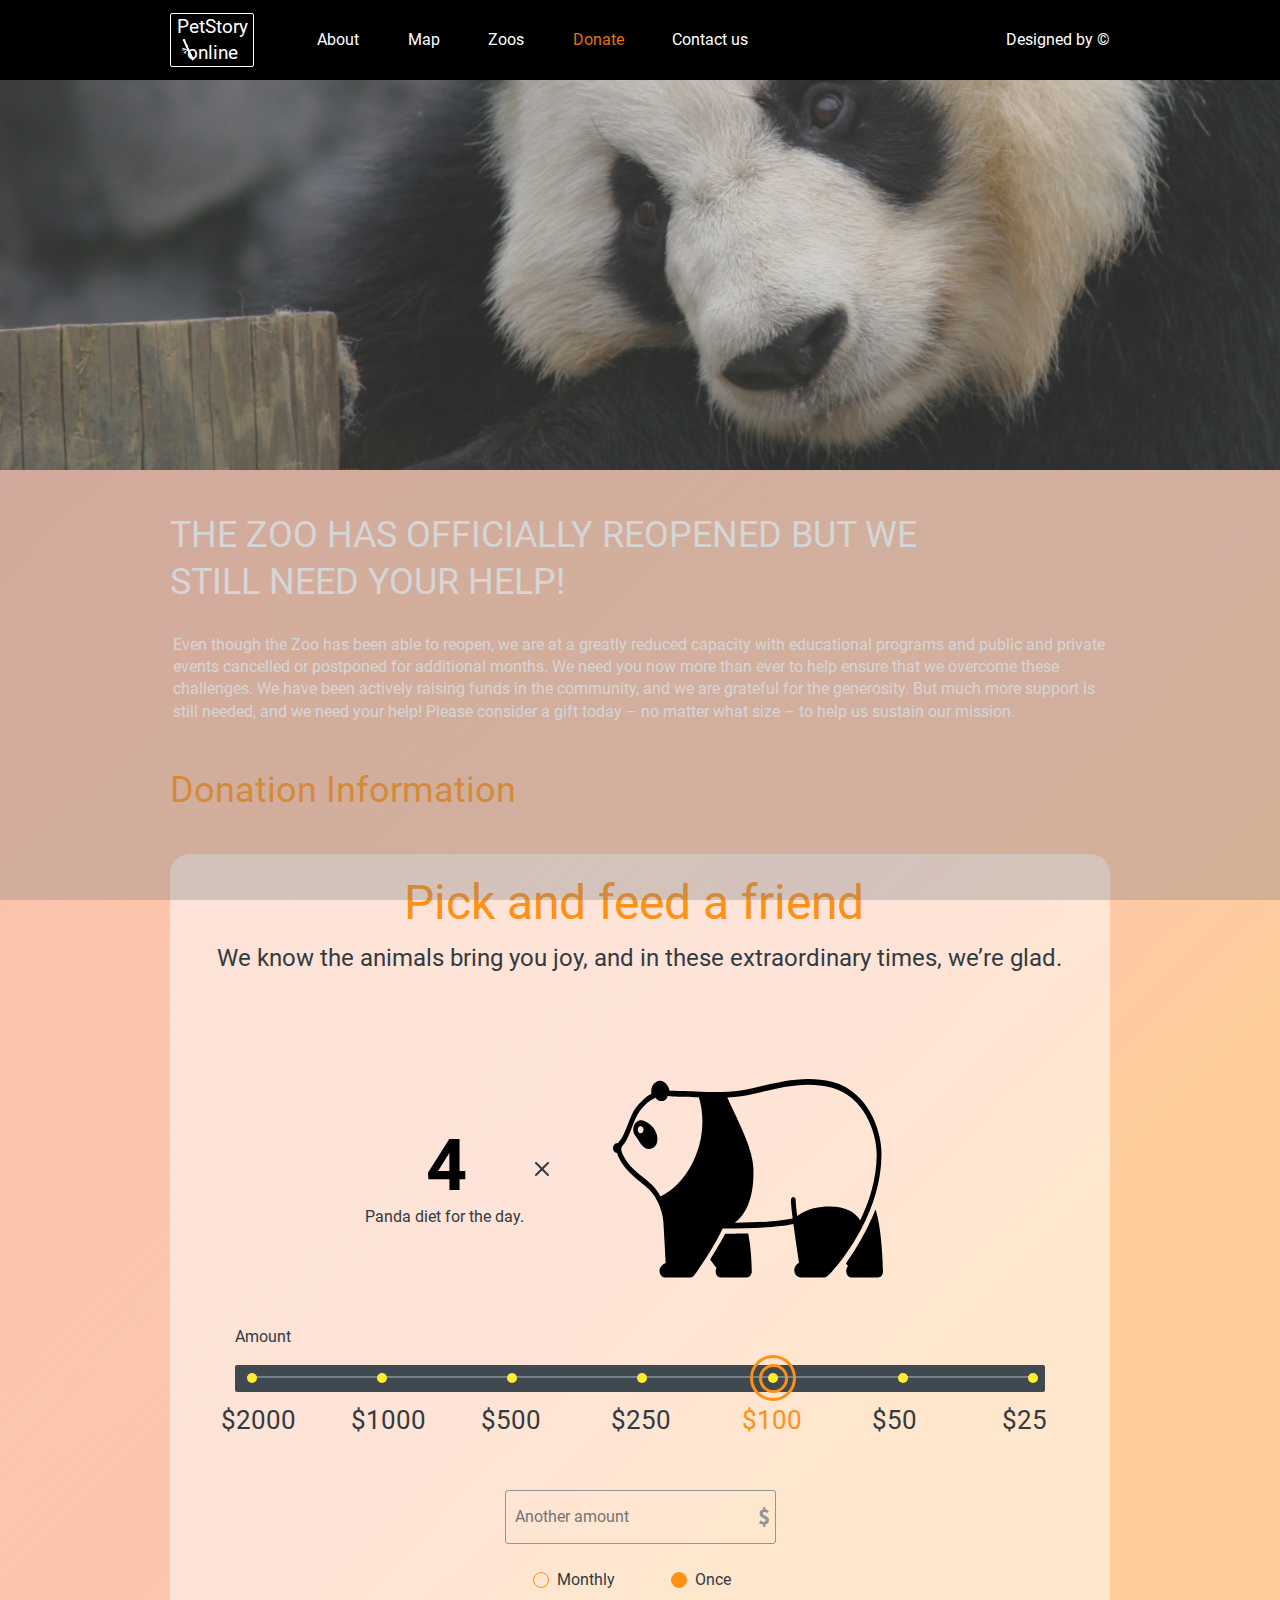
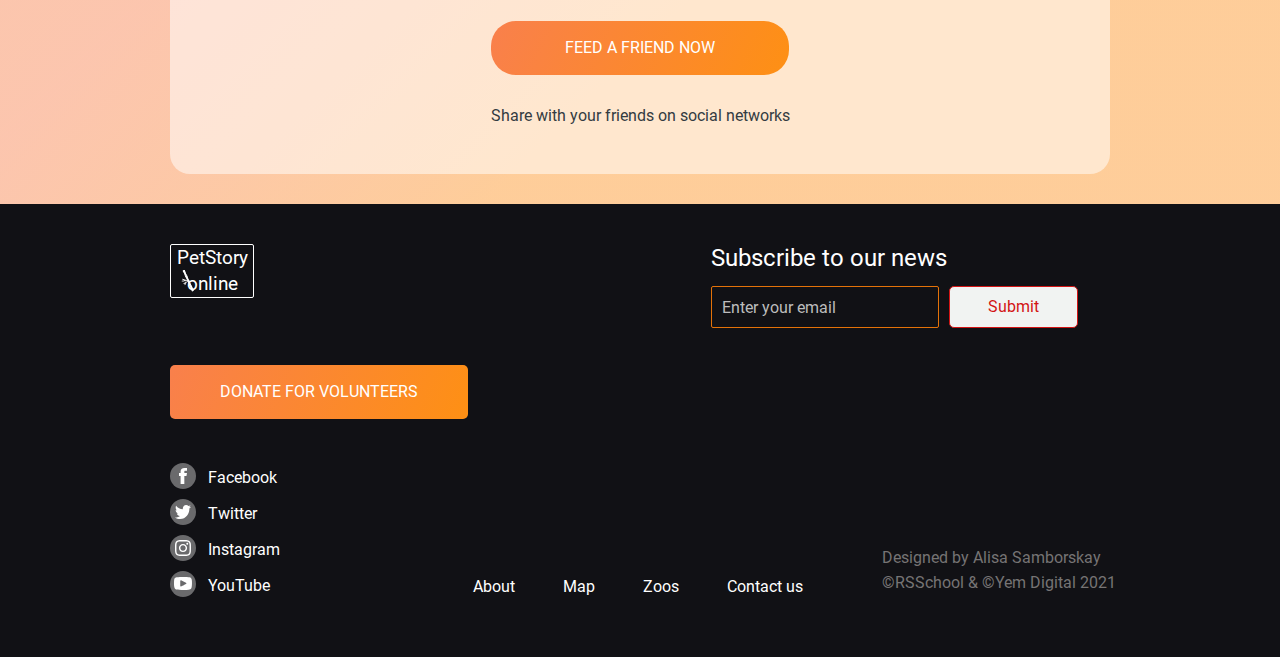
==== commit 014d366f: "feat: complete styling of the burger menu" ====
--- a/online-zoo/pages/donate/index.html
+++ b/online-zoo/pages/donate/index.html
@@ -9,17 +9,16 @@
 </head>
  
 <body>
-	<header class="header">
+	<div class="blurred-background blurred-background--on">
+	</div>
+	<header class="header header--opened">
 		<div class="header__container">
 			<h1 class="header__h1">PetStory online</h1>
 			<div class="header__logo">
-				<a class='logo' href="../main/index.html">PetStory<br><div class="logo__positioner"><img class="logo__positioned" src="../../assets/icons/logo/bamboo.svg">online</div></a>
+				<a class='logo' href="index.html">PetStory<br><div class="logo__positioner"><img class="logo__positioned" src="../../assets/icons/logo/bamboo.svg">online</div></a>
 			</div>
 			<div class="header__wrapper">
 				<div class="header__burger-menu">
-					<div class="header__logo--burger">
-						<a class='logo' href="index.html">PetStory<br><div class="logo__positioner"><img class="logo__positioned" src="../../assets/icons/logo/bamboo.svg">online</div></a>
-					</div>
 					<nav class="header__nav nav">
 						<ul class="nav__list">
 							<li class="nav__elem"><a class="nav__link" href="../main/index.html">About</a></li>
@@ -34,10 +33,11 @@
 				<div class="header__copyright">
 					<a class="header__copyright-link" href="https://www.figma.com/file/jfEFwkXVj1WRq7sUHDr8os/PetStory-online">Designed by &#169;</a>
 				</div>
-				<button class="header__burger-btn-closed" type="button"><div class="header__burger-btn-img"></div></button>
+				<button class="header__burger-btn" type="button"><div class="header__burger-btn-img"></div></button>
 			</div>
 		</div>
 	</header>
+
 	<section class="donate-section-1">
 	</section>
 	<section class="donate-section-2">
@@ -70,49 +70,48 @@
 									<span class="donation-block__label-text">$5000</span>
 								</label>
 								
-								<label class="donation-block__checkbox-label">
+								<label class="donation-block__checkbox-label donation-block__2000">
 									<input class="donation-block__checkbox" type="radio" name="amount" value="2000">
 									<span class="donation-block__checkmark"></span><br>
 									<span class="donation-block__label-text">$2000</span>
 								</label>
 								
-								<label class="donation-block__checkbox-label">
+								<label class="donation-block__checkbox-label donation-block__1000">
 									<input class="donation-block__checkbox" type="radio" name="amount" value="1000">
 									<span class="donation-block__checkmark"></span><br>
 									<span class="donation-block__label-text">$1000</span>
 								</label>
 								
-								<label class="donation-block__checkbox-label">
+								<label class="donation-block__checkbox-label donation-block__500">
 									<input class="donation-block__checkbox" type="radio" name="amount" value="500">
 									<span class="donation-block__checkmark"></span><br>
 									<span class="donation-block__label-text">$500</span>
 								</label>
 								
-								<label class="donation-block__checkbox-label">
+								<label class="donation-block__checkbox-label donation-block__250">
 									<input class="donation-block__checkbox" type="radio" name="amount" value="250">
 									<span class="donation-block__checkmark"></span><br>
 									<span class="donation-block__label-text">$250</span>
 								</label>
 								
-								<label class="donation-block__checkbox-label">
+								<label class="donation-block__checkbox-label donation-block__100">
 									<input class="donation-block__checkbox" checked="checked"  type="radio" name="amount" value="100">
 									<span class="donation-block__checkmark"></span><br>
 									<span class="donation-block__label-text">$100</span>
 								</label>
 								
-								<label class="donation-block__checkbox-label">
+								<label class="donation-block__checkbox-label donation-block__50">
 									<input class="donation-block__checkbox" type="radio" name="amount" value="50">
 									<span class="donation-block__checkmark"></span><br>
 									<span class="donation-block__label-text">$50</span>
 								</label>
 
-								<label class="donation-block__checkbox-label">
+								<label class="donation-block__checkbox-label donation-block__25">
 									<input class="donation-block__checkbox" type="radio" name="amount" value="25">
 									<span class="donation-block__checkmark"></span><br>
 									<span class="donation-block__label-text">$25</span>
 								</label>								
 							</div>
-
 						</div>
 							
 						</div>
--- a/online-zoo/pages/donate/style.css
+++ b/online-zoo/pages/donate/style.css
@@ -35,14 +35,24 @@
   clip: rect(0 0 0 0);
 }
 
+.blurred-background--on {
+  position: fixed;
+  z-index: 2;
+  width: 100%;
+  height: 100vh;
+  background: gray;
+  opacity: 0.33;
+}
+
 .header {
   position: absolute;
-  z-index: 1;
+  z-index: 3;
   display: flex;
   flex-direction: column;
   justify-content: center;
   height: 80px;
   width: 100%;
+  /**/
   background: #000;
 }
 .header__logo--burger {
@@ -51,6 +61,7 @@
 .header__burger-menu {
   display: flex;
   flex-direction: row;
+  position: relative;
 }
 .header__container {
   display: flex;
@@ -81,7 +92,7 @@
 .header__copyright-link:hover {
   color: #E47209;
 }
-.header__burger-btn-closed {
+.header__burger-btn {
   display: none;
 }
 
@@ -95,6 +106,7 @@
 }
 @media (max-width: 999px) {
   .header {
+    position: fixed;
     height: 34px;
   }
   .header__container {
@@ -103,10 +115,37 @@
   .header__burger-menu {
     display: none;
   }
+  .header--opened {
+    height: auto;
+    background: white;
+  }
+  .header--opened .header__logo {
+    margin-right: 0;
+  }
+  .header--opened .header__container {
+    height: 100%;
+    flex-direction: column;
+  }
+  .header--opened .header__burger-menu {
+    display: block;
+    width: auto;
+  }
+  .header--opened .header__burger-btn {
+    background: url("../../assets/icons/buttons/x_icon.svg");
+    background-repeat: no-repeat;
+    filter: invert(60%) sepia(86%) saturate(1600%) hue-rotate(10deg) brightness(100%) contrast(101%);
+    align-self: start;
+    margin-top: -54px;
+    height: 14px;
+    width: 14px;
+  }
+  .header--opened .header__burger-btn-img {
+    display: none;
+  }
   .header__copyright {
     display: none;
   }
-  .header__burger-btn-closed {
+  .header__burger-btn {
     display: block;
     height: 10px;
     padding: 0;
@@ -185,6 +224,24 @@
     top: -5px;
     left: 2.5px;
   }
+  .header--opened .logo {
+    margin-top: 10px;
+    width: 82px;
+    height: 52px;
+    color: white;
+    font-size: 19px;
+    line-height: 140%;
+    border: 1px solid white;
+    filter: invert(60%) sepia(86%) saturate(1600%) hue-rotate(10deg) brightness(100%) contrast(101%);
+  }
+  .header--opened .logo__positioner {
+    line-height: inherit;
+  }
+  .header--opened .logo__positioned {
+    left: 10px;
+    top: -2.5px;
+    height: 23px;
+  }
 }
 .nav__list {
   padding-left: 0;
@@ -207,14 +264,43 @@
   display: none;
 }
 
+@media (max-width: 999px) {
+  .header--opened .nav__list {
+    margin-top: 30px;
+    margin-bottom: 25px;
+    flex-direction: column;
+  }
+  .header--opened .nav__elem {
+    margin-bottom: 15px;
+  }
+  .header--opened .nav__link {
+    color: #333B41;
+  }
+}
 .donate-section-1 {
   padding-top: 80px;
-  height: 387px;
+  height: 385px;
   background-image: url("../../assets/images/donate/panda_bg.png");
   background-repeat: no-repeat;
   background-size: cover;
 }
 
+@media (max-width: 1599px) {
+  .donate-section-1 {
+    height: 390px;
+  }
+}
+@media (max-width: 999px) {
+  .donate-section-1 {
+    height: 289px;
+    background-image: url("../../assets/images/donate/panda_bg-2.png");
+  }
+}
+@media (max-width: 639px) {
+  .donate-section-1 {
+    height: 141px;
+  }
+}
 .donate-section-2 {
   background: linear-gradient(315.75deg, rgba(254, 210, 144, 0.7) 30.06%, #FEBDAB 100.95%, rgba(254, 210, 144, 0.7) 106.36%), linear-gradient(315.75deg, rgba(254, 189, 171, 0.74) 30.06%, rgba(243, 169, 248, 0.66) 50.74%, #E0D8F0 80.49%, #EAF7FE 127.9%, #EAF7FE 149.54%), linear-gradient(315.75deg, rgba(254, 189, 171, 0.74) 30.06%, rgba(243, 169, 248, 0.66) 50.74%, #E0D8F0 80.49%, #EAF7FE 127.9%, #EAF7FE 149.54%);
 }
@@ -231,8 +317,20 @@
     padding-bottom: 30px;
   }
 }
+@media (max-width: 999px) {
+  .donate-section-2__container {
+    width: 600px;
+    padding-bottom: 46px;
+  }
+}
+@media (max-width: 639px) {
+  .donate-section-2__container {
+    padding-bottom: 21px;
+    width: 300px;
+  }
+}
 .donate-pickNfeed {
-  padding-top: 40px;
+  padding-top: 42px;
 }
 .donate-pickNfeed__h-1 {
   margin-top: 0;
@@ -276,13 +374,44 @@
 @media (max-width: 1599px) {
   .donate-pickNfeed__h-1 {
     width: 778px;
-    margin-bottom: 30px;
+    margin-bottom: 28px;
+  }
+  .donate-pickNfeed__p-1 {
+    padding-left: 3px;
   }
   .donate-pickNfeed__p-1 br {
     display: none;
   }
   .donate-pickNfeed__h-2 {
     margin-bottom: 40px;
+  }
+}
+@media (max-width: 999px) {
+  .donate-pickNfeed {
+    padding-top: 30px;
+  }
+  .donate-pickNfeed__h-1 {
+    font-size: 24px;
+    width: auto;
+    margin-bottom: 15px;
+  }
+  .donate-pickNfeed__p-1, .donate-pickNfeed__h-2 {
+    margin-bottom: 29px;
+  }
+}
+@media (max-width: 639px) {
+  .donate-pickNfeed__h-1 {
+    line-height: 120%;
+    margin-bottom: 19px;
+  }
+  .donate-pickNfeed__p-1 {
+    font-size: 16px;
+    line-height: 138%;
+    margin-bottom: 31px;
+  }
+  .donate-pickNfeed__h-2 {
+    font-size: 24px;
+    line-height: 120%;
   }
 }
 .donation-block {
@@ -499,7 +628,7 @@
   margin-top: 0;
   margin-left: auto;
   margin-right: auto;
-  margin-bottom: 30px;
+  margin-bottom: 28px;
   border: none;
 }
 .donation-block__monthly-label {
@@ -553,7 +682,7 @@
     width: auto;
   }
   .donation-block__h-1 {
-    margin-bottom: 15px;
+    margin-bottom: 12px;
   }
   .donation-block__p-1 {
     margin-left: 47px;
@@ -586,11 +715,148 @@
     top: 11px;
     left: 12px;
   }
-  .donation-block__label-text {
-    padding-left: 14px;
-  }
   .donation-block__radios {
     margin-bottom: 30px;
+  }
+}
+@media (max-width: 999px) {
+  .donation-block {
+    padding-top: 29px;
+    padding-bottom: 31px;
+  }
+  .donation-block__h-1 {
+    padding-left: 12px;
+    margin-bottom: 21px;
+  }
+  .donation-block__p-1 {
+    text-align: center;
+    margin-left: 0;
+    margin-bottom: 51px;
+  }
+  .donation-block__demo {
+    margin-left: 26px;
+  }
+  .donation-block__p-2 {
+    margin-top: 40px;
+    margin-left: 10px;
+    margin-bottom: 7px;
+  }
+  .donation-block__form-amount-line {
+    width: 100%;
+  }
+  .donation-block__form-amount-line-internal {
+    width: 87.3%;
+    left: 35px;
+  }
+  .donation-block__2000, .donation-block__1000 {
+    position: absolute;
+    width: 1px;
+    height: 1px;
+    margin: -1px;
+    padding: 0;
+    overflow: hidden;
+    border: 0;
+    clip: rect(0 0 0 0);
+  }
+  .donation-block__label-text {
+    top: 12px;
+    left: -9px;
+  }
+  .donation-block__number {
+    width: 173px;
+    height: 38px;
+    padding-left: 4px;
+    margin-bottom: 31px;
+  }
+  .donation-block__radios {
+    margin-bottom: 29px;
+  }
+  .donation-block__monthly-label {
+    margin-right: 46px;
+  }
+}
+@media (max-width: 639px) {
+  .donation-block {
+    padding-top: 21px;
+    padding-bottom: 19px;
+  }
+  .donation-block__h-1 {
+    font-size: 24px;
+    padding-left: 5px;
+    margin-bottom: 9px;
+  }
+  .donation-block__p-1 {
+    font-size: 16px;
+    line-height: 140%;
+    margin-bottom: 0;
+  }
+  .donation-block__demo {
+    height: 152px;
+    margin-left: 0;
+    justify-content: space-between;
+  }
+  .donation-block__demo-block1 {
+    padding-top: 69px;
+    width: 220px;
+    flex-grow: 0;
+  }
+  .donation-block__demo-number {
+    height: 35px;
+    margin-left: 4px;
+    margin-bottom: 0px;
+    font-size: 40.6015px;
+  }
+  .donation-block__demo-X {
+    width: 7.89px;
+    height: 7.89px;
+    top: 83px;
+    left: 96px;
+  }
+  .donation-block__demo-caption {
+    font-size: 9.02255px;
+  }
+  .donation-block__demo-block2 {
+    width: 290.4px;
+    height: 137.92px;
+    margin-top: 10px;
+    margin-left: 20px;
+    background-size: contain;
+  }
+  .donation-block__p-2 {
+    margin-left: 0px;
+    margin-top: 0px;
+    margin-bottom: 9px;
+  }
+  .donation-block__form-amount-line {
+    height: 13.5px;
+    margin-bottom: 49px;
+  }
+  .donation-block__form-amount-line-internal {
+    left: 20.5px;
+    top: 6px;
+  }
+  .donation-block__checkbox-label {
+    transform: scale(0.5);
+  }
+  .donation-block__checkmark {
+    left: 43px;
+  }
+  .donation-block__25 .donation-block__checkmark {
+    left: 49px;
+  }
+  .donation-block__label-text {
+    top: 11px;
+    left: 8px;
+  }
+  .donation-block__number {
+    margin-bottom: 24px;
+  }
+  .donation-block__radios {
+    margin-bottom: 28px;
+  }
+  .donation-block__p-3 {
+    width: 101%;
+    text-align: start;
   }
 }
 .round-btn {
@@ -896,6 +1162,7 @@
   }
   .footer__socials {
     width: 194px;
+    height: 26px;
     margin-left: auto;
     margin-right: auto;
     display: flex;
@@ -955,6 +1222,12 @@
     margin-left: 0;
   }
 }
+@media (min-width: 640px) and (max-width: 999px) {
+  .footer__socials {
+    margin-right: 1px;
+    margin-top: 1px;
+  }
+}
 .logo2 {
   display: block;
   width: 82px;
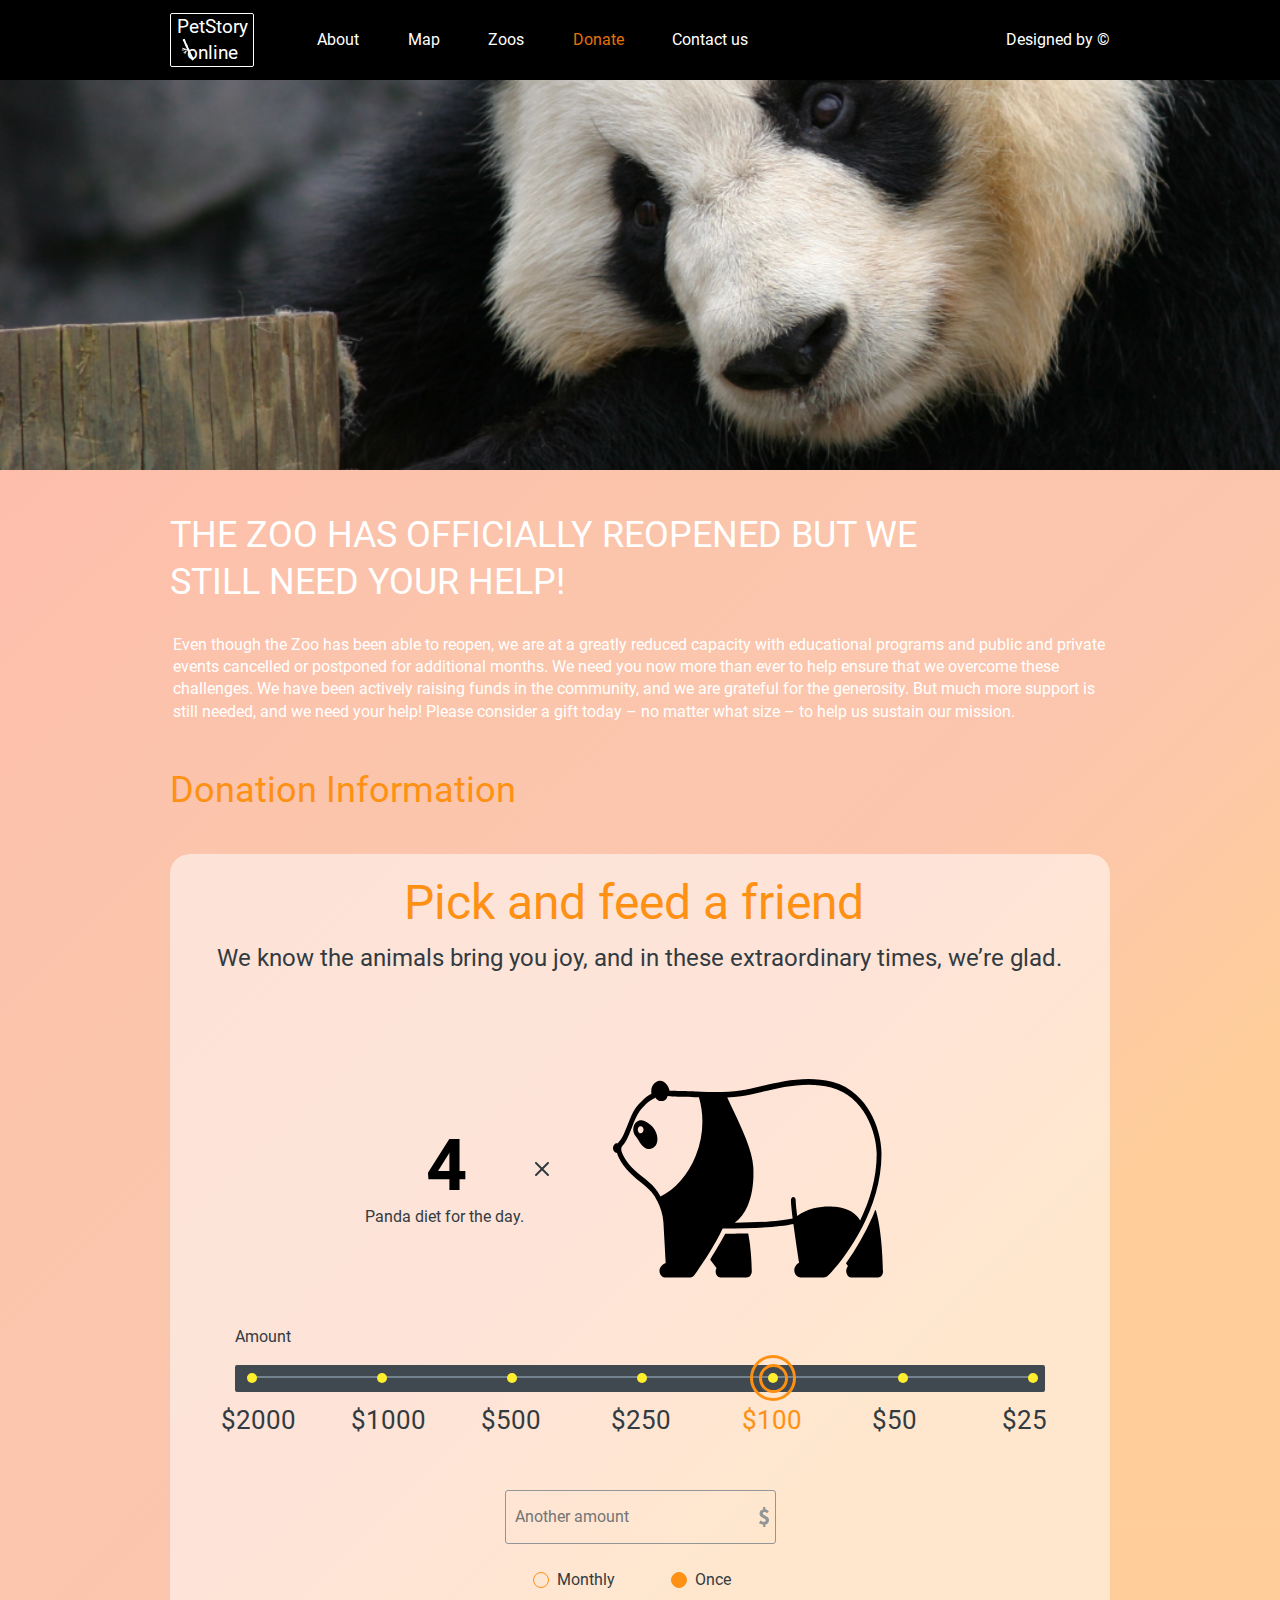
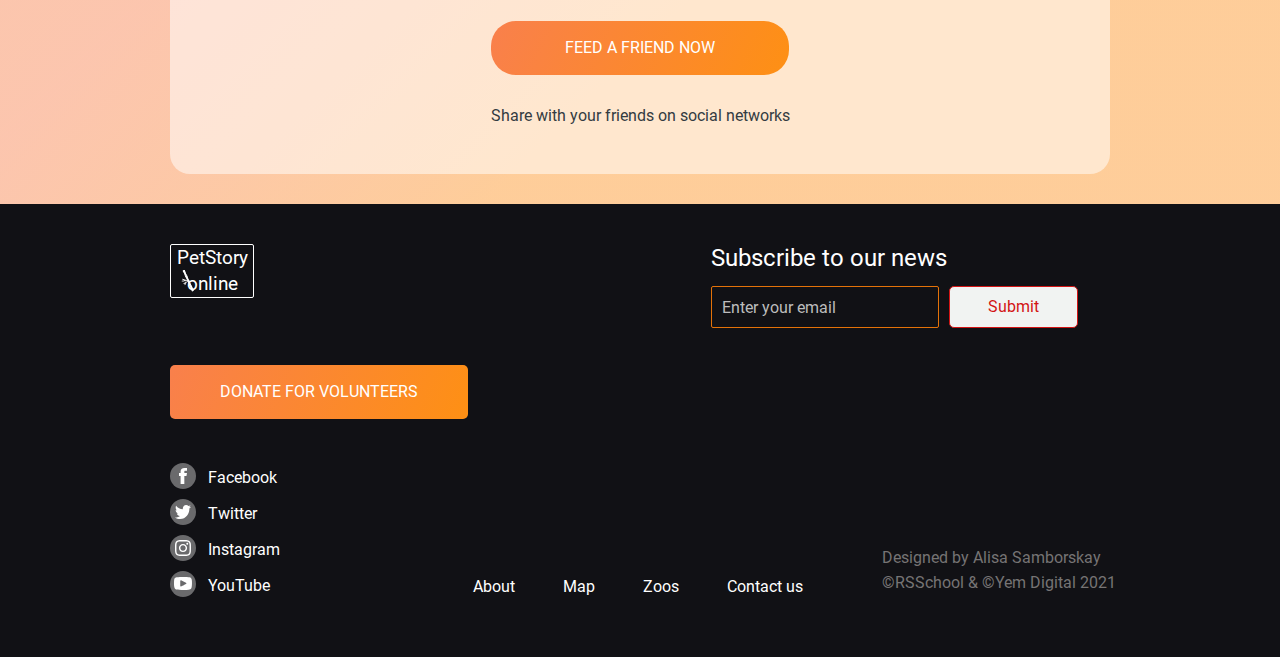
==== commit 954974c9: "feat: complete a script of interaction with burger menu" ====
--- a/online-zoo/pages/donate/index.html
+++ b/online-zoo/pages/donate/index.html
@@ -9,9 +9,9 @@
 </head>
  
 <body>
-	<div class="blurred-background blurred-background--on">
+	<div class="blurred-background">
 	</div>
-	<header class="header header--opened">
+	<header class="header">
 		<div class="header__container">
 			<h1 class="header__h1">PetStory online</h1>
 			<div class="header__logo">
@@ -181,6 +181,6 @@
 		</div>
 	</footer>
 
-  <script src="script.js"></script>
+  <script src="../../assets/scripts/burger-menu.js"></script>
 </body>
 </html>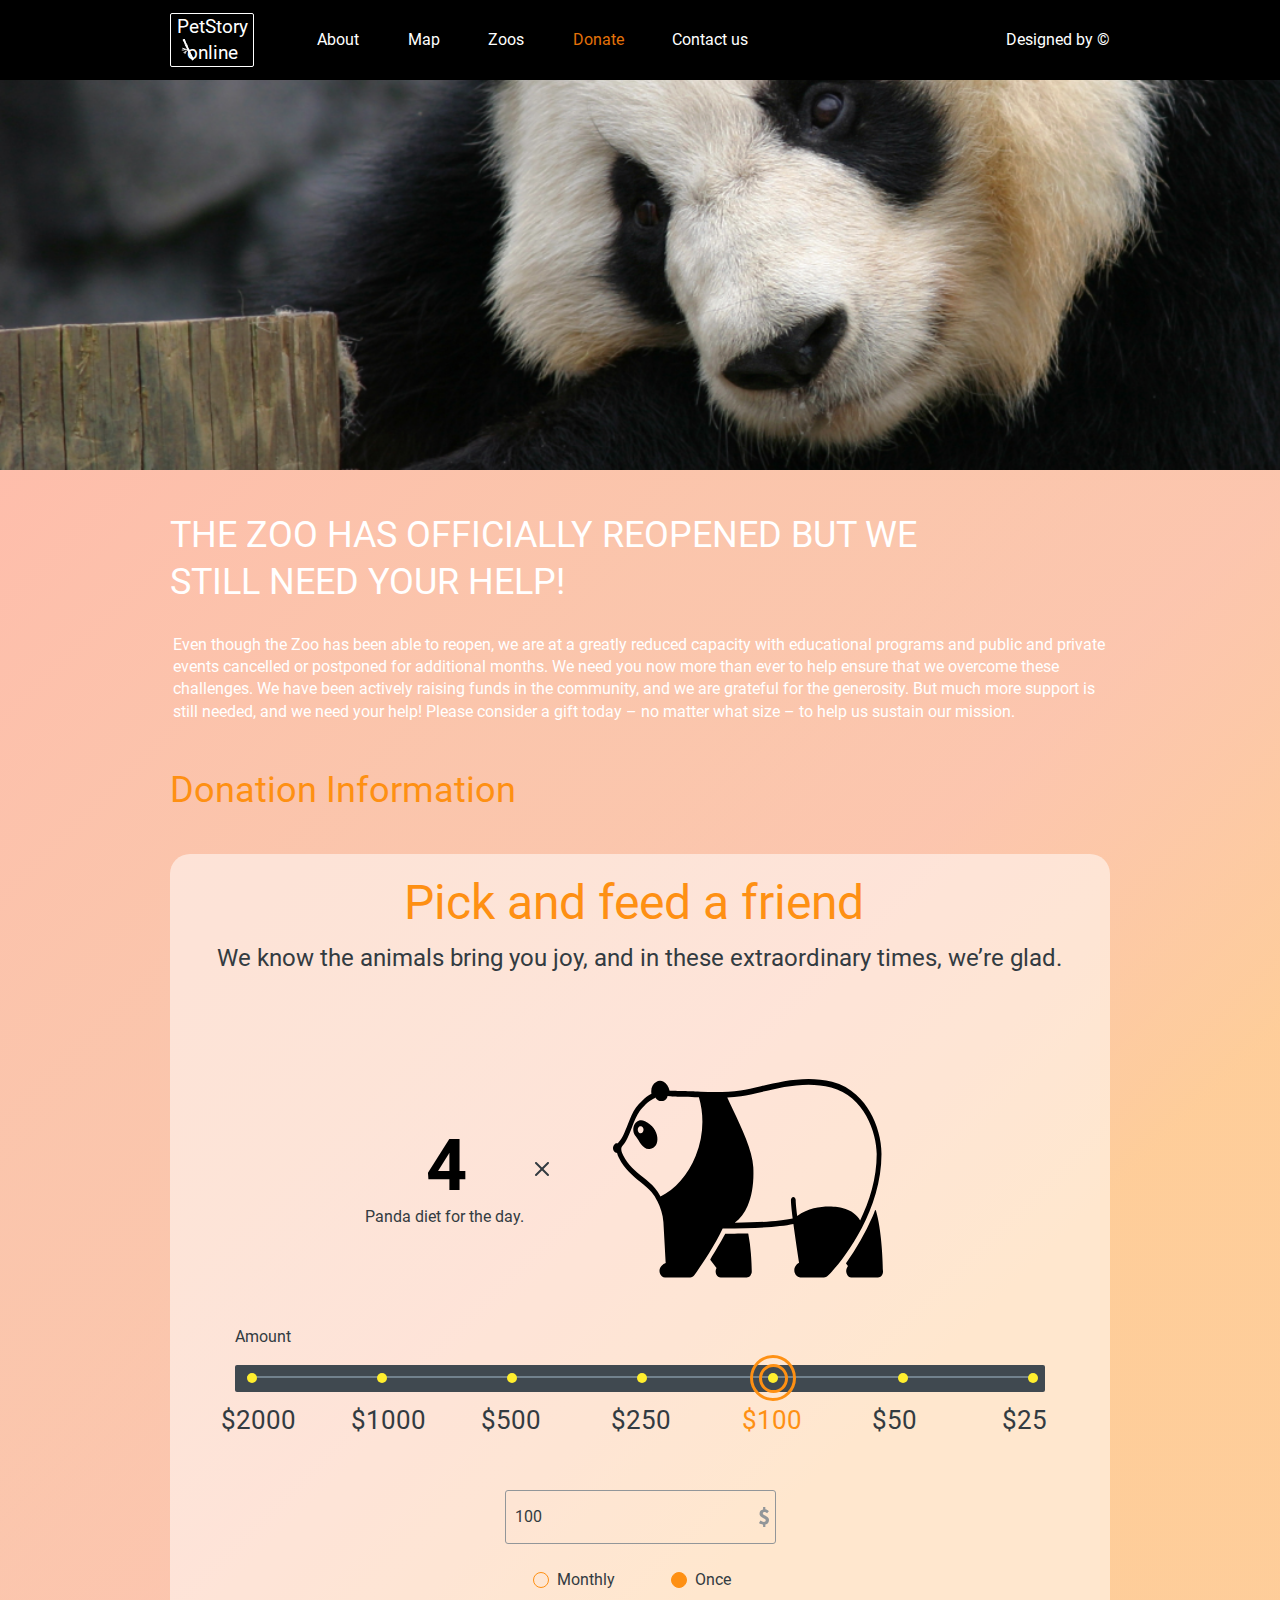
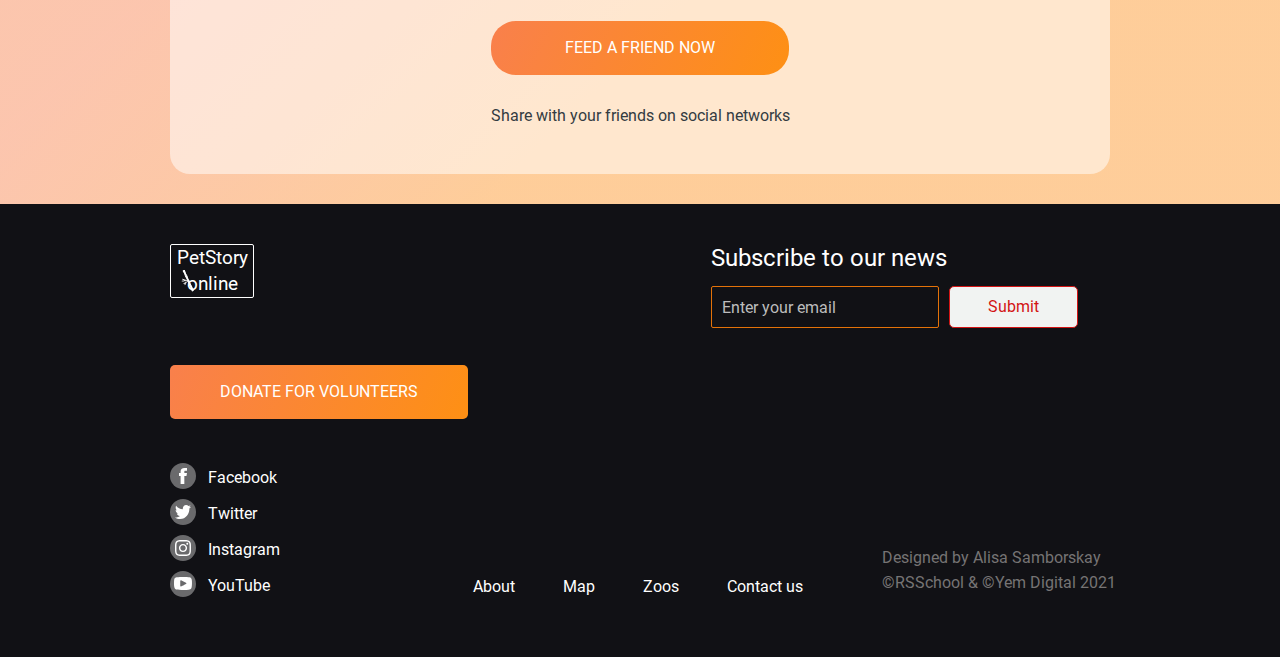
==== commit d6268007: "feat: complete a script of interaction with donate amount inputs" ====
--- a/online-zoo/pages/donate/index.html
+++ b/online-zoo/pages/donate/index.html
@@ -115,7 +115,7 @@
 						</div>
 							
 						</div>
-						<input class="donation-block__number" placeholder="Another amount" type="number" min="0" max="9999">
+						<input class="donation-block__number" required placeholder="Another amount" type="number" value="100" min="0" max="9999">
 						
 						<fieldset class="donation-block__radios">
 							<label class="donation-block__monthly-label">
@@ -182,5 +182,6 @@
 	</footer>
 
   <script src="../../assets/scripts/burger-menu.js"></script>
+  <script src="../../assets/scripts/amount.js"></script>
 </body>
 </html>